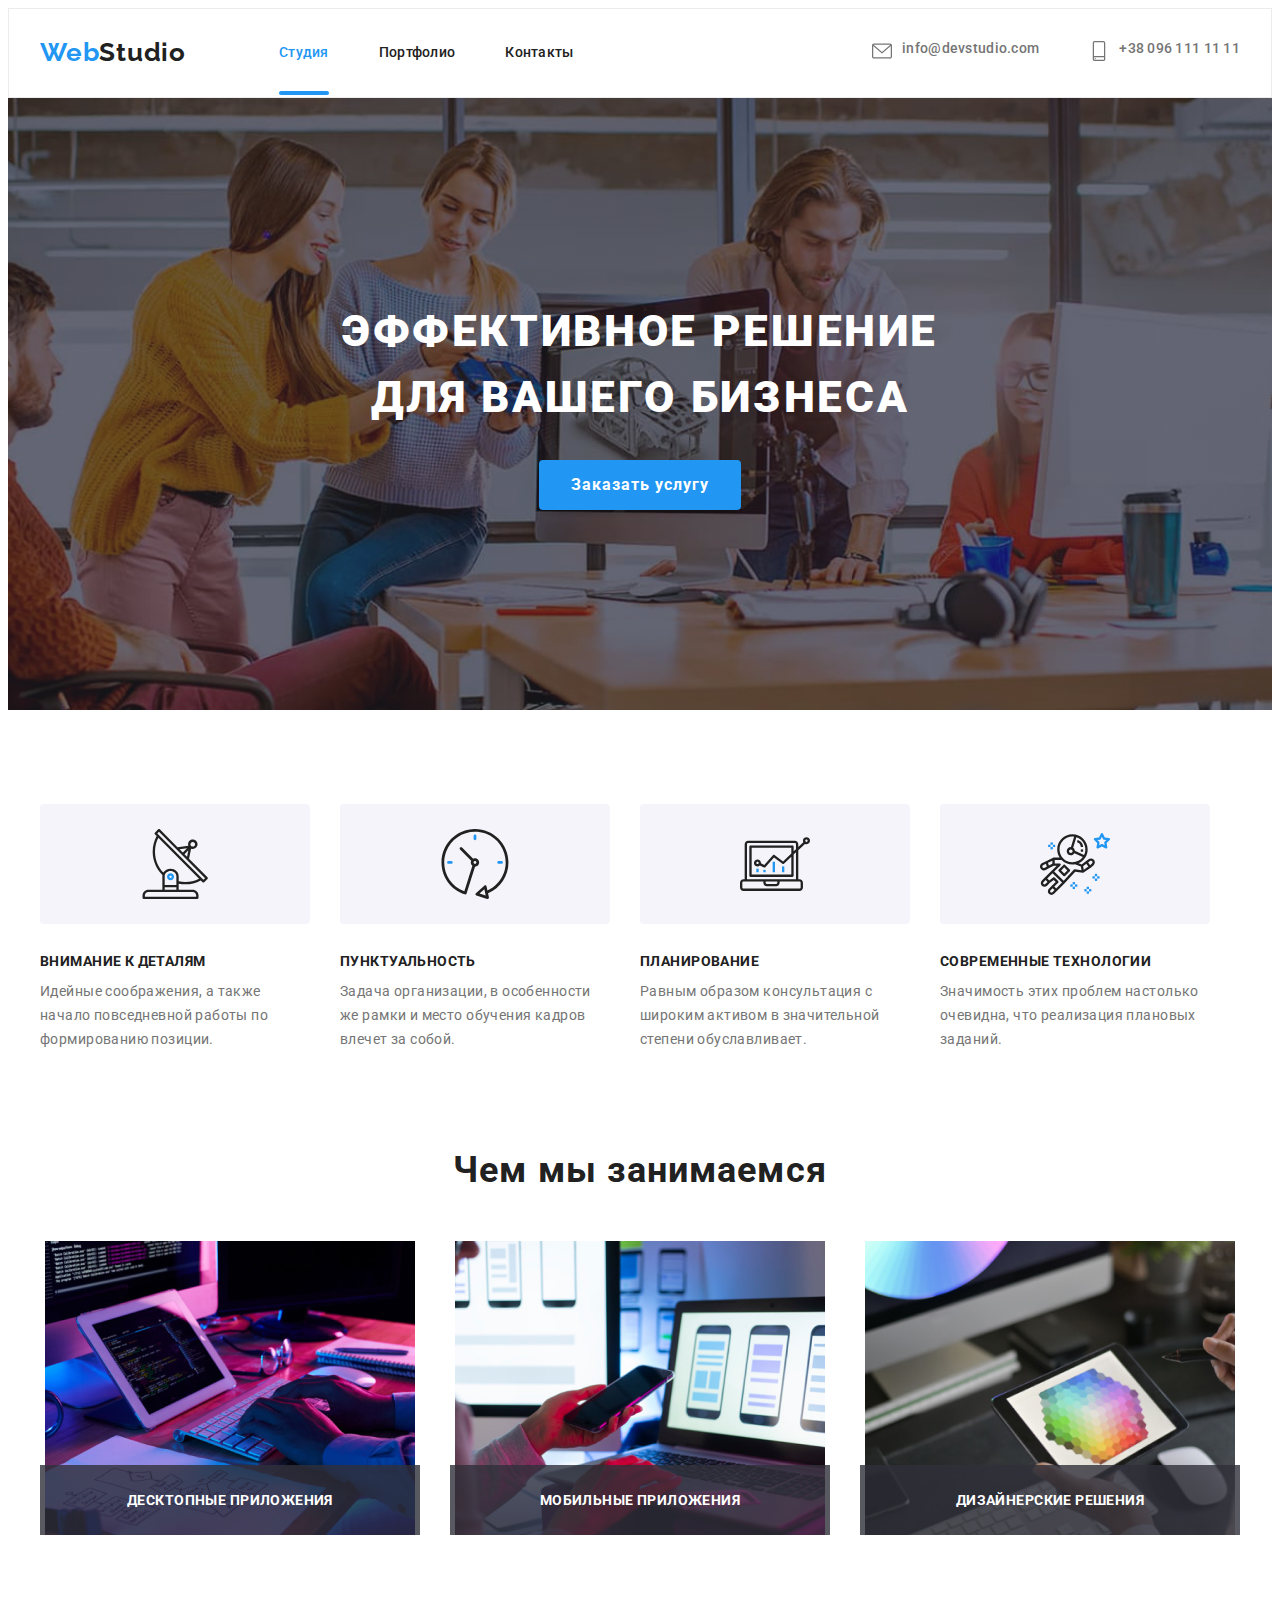
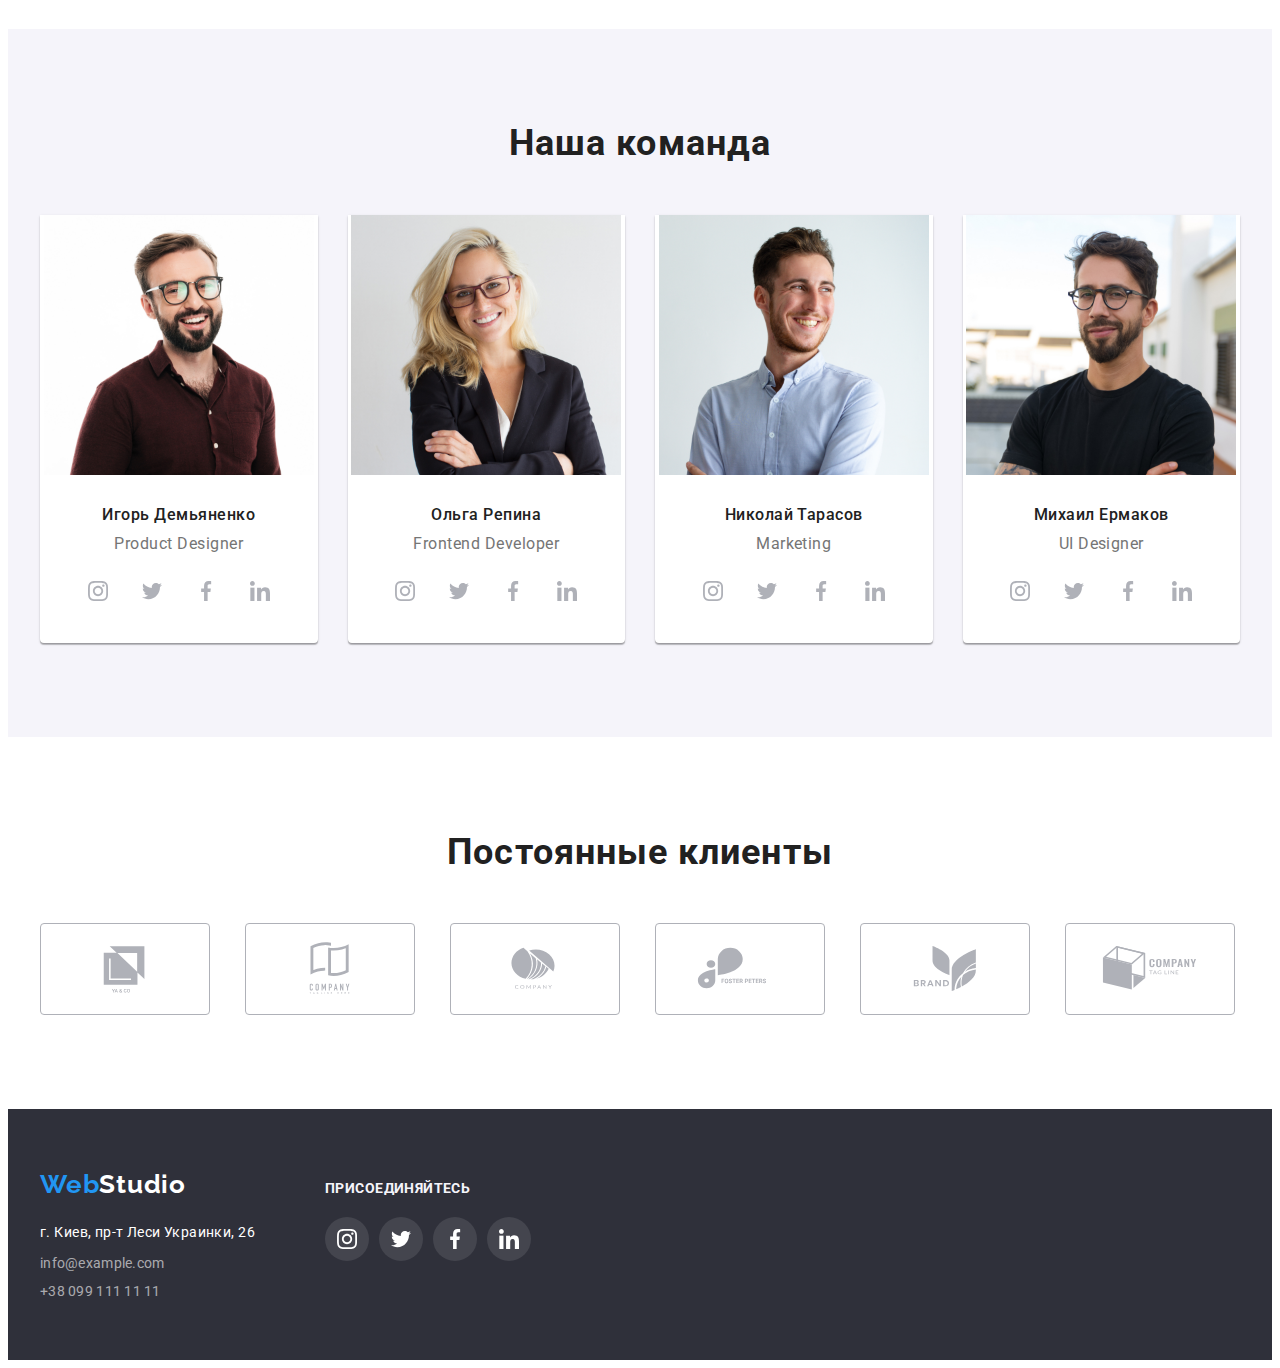
==== index.html @ 468d8569 "add files" ====
<!DOCTYPE html>
<html lang="ru">
  <head>
    <meta charset="UTF-8" />
    <meta http-equiv="X-UA-Compatible" content="IE=edge" />
    <meta name="viewport" content="width=device-width, initial-scale=1.0" />
    <title>WebStudio</title>
    <link rel="stylesheet" href="./css/styles.css" />
    <link rel="preconnect" href="https://fonts.googleapis.com" />
    <link rel="preconnect" href="https://fonts.gstatic.com" crossorigin />
    <link
      href="https://fonts.googleapis.com/css2?family=Raleway:wght@700&family=Roboto:wght@400;500;700;900&display=swap"
      rel="stylesheet"
    />
    <link
      rel="stylesheet"
      href="https://cdnjs.cloudflare.com/ajax/libs/modern-normalize/1.1.0/modern-normalize.min.css"
      integrity="sha512-wpPYUAdjBVSE4KJnH1VR1HeZfpl1ub8YT/NKx4PuQ5NmX2tKuGu6U/JRp5y+Y8XG2tV+wKQpNHVUX03MfMFn9Q=="
      crossorigin="anonymous"
      referrerpolicy="no-referrer"
    />
    <link rel="stylesheet" href="./css/styles.css" />
  </head>
  <body>
    <!-- Шапка страницы -->
    <header class="header">
      <div class="container header-container">
        <nav class="header-navigation">
          <!-- Логотип компании -->
          <a class="header-logo logos link" href="./index.html"
            >Web<span class="header-logos logos link">Studio</span></a
          >
          <!-- Основные страницы сайта-->
          <ul class="header-list list">
            <li class="header-item">
              <a class="links link active current" href="./index.html">Студия</a>
            </li>
            <li class="header-item">
              <a class="header-link links link" href="./portfolio.html">Портфолио</a>
            </li>
            <li class="header-item">
              <a class="header-link links link" href="/">Контакты</a>
            </li>
          </ul>
        </nav>

        <ul class="header-contacts list">
          <li class="header-item">
            <a class="header-mail links link" href="mailto:info@devstudio.com">
              <svg class="header-social-icon" width="20" height="20">
                <use href="./images/icons.svg#icon-mail"></use>
              </svg>
              info@devstudio.com</a
            >
          </li>

          <li class="header-item">
            <a class="header-tel links link" href="tel:+380961111111"
              ><svg class="header-social-icon" width="20" height="20">
                <use href="./images/icons.svg#icon-telephone"></use>
              </svg>
              +38 096 111 11 11</a
            >
          </li>
        </ul>
      </div>
    </header>
    <!-- Главный контент страницы-->
    <main>
      <!-- Основа-->
      <section class="hero">
        <div class="container">
          <h1 class="hero-item">эффективное решение для вашего бизнеса</h1>
          <button class="hero-btn" type="button" data-modal-open>Заказать услугу</button>
        </div>
      </section>

      <section class="section">
        <div class="container">
          <h2 class="visually-hidden">Особенности</h2>

          <ul class="premain-list list">
            <li class="premain-item">
              <div class="premain-icon-item">
                <svg class="premain-icon-item-icon">
                  <use href="./images/icons.svg#icon-Group"></use>
                </svg>
              </div>
              <h3 class="first-title">Внимание к деталям</h3>
              <p class="first-text">
                Идейные соображения, а также начало повседневной работы по формированию позиции.
              </p>
            </li>
            <li class="premain-item">
              <div class="premain-icon-item">
                <svg class="premain-icon-item-icon">
                  <use href="./images/icons.svg#icon-clock"></use>
                </svg>
              </div>
              <h3 class="first-title">Пунктуальность</h3>
              <p class="first-text">
                Задача организации, в особенности же рамки и место обучения кадров влечет за собой.
              </p>
            </li>
            <li class="premain-item">
              <div class="premain-icon-item">
                <svg class="premain-icon-item-icon">
                  <use href="./images/icons.svg#icon-diagram"></use>
                </svg>
              </div>
              <h3 class="first-title">Планирование</h3>
              <p class="first-text">
                Равным образом консультация с широким активом в значительной степени обуславливает.
              </p>
            </li>
            <li class="premain-item">
              <div class="premain-icon-item">
                <svg class="premain-icon-item-icon">
                  <use href="./images/icons.svg#icon-astronaut"></use>
                </svg>
              </div>
              <h3 class="first-title">Современные технологии</h3>
              <p class="first-text">
                Значимость этих проблем настолько очевидна, что реализация плановых заданий.
              </p>
            </li>
          </ul>
        </div>
      </section>
      <section class="main">
        <div class="container">
          <h2 class="maintitle">Чем мы занимаемся</h2>
          <ul class="mainlist list">
            <li class="mainitem">
              <img src="./images/img1.jpg" alt="Рабочее пространство" width="370" />
              <p class="main-text">Десктопные приложения</p>
            </li>
            <li class="mainitem">
              <img src="./images/img2.jpg" alt="Рабочее пространство" width="370" />
              <p class="main-text">Мобильные приложения</p>
            </li>
            <li class="mainitem">
              <img src="./images/img3.jpg" alt="Рабочее пространство" width="370" />
              <p class="main-text">Дизайнерские решения</p>
            </li>
          </ul>
        </div>
      </section>
      <section class="aftermain section">
        <div class="container">
          <h2 class="aftermain-title">Наша команда</h2>
          <ul class="aftermain-list list">
            <li class="aftermain-item">
              <img src="./images/img4.jpg" alt="Сотрудник команды" width="270" />
              <div class="after-main-text">
                <h3 class="second-title">Игорь Демьяненко</h3>
                <p class="third-title" lang="en">Product Designer</p>
                <ul class="masters-social-list list">
                  <li class="masters-social-item">
                    <a href="" class="masters-social-link">
                      <svg class="masters-social-icon" width="20" height="20">
                        <use href="./images/icons.svg#icon-instagram"></use>
                      </svg>
                    </a>
                  </li>
                  <li class="masters-social-item">
                    <a href="" class="masters-social-link">
                      <svg class="masters-social-icon" width="20" height="20">
                        <use href="./images/icons.svg#icon-twitter"></use>
                      </svg>
                    </a>
                  </li>
                  <li class="masters-social-item">
                    <a href="" class="masters-social-link">
                      <svg class="masters-social-icon" width="20" height="20">
                        <use href="./images/icons.svg#icon-facebook"></use>
                      </svg>
                    </a>
                  </li>
                  <li class="masters-social-item">
                    <a href="" class="masters-social-link">
                      <svg class="masters-social-icon" width="20" height="20">
                        <use href="./images/icons.svg#icon-linkedin"></use>
                      </svg>
                    </a>
                  </li>
                </ul>
              </div>
            </li>
            <li class="aftermain-item">
              <img src="./images/img5.jpg" alt="Сотрудник команды" width="270" />
              <div class="after-main-text">
                <h3 class="second-title">Ольга Репина</h3>
                <p class="third-title" lang="en">Frontend Developer</p>
                <ul class="masters-social-list list">
                  <li class="masters-social-item">
                    <a href="" class="masters-social-link">
                      <svg class="masters-social-icon" width="20" height="20">
                        <use href="./images/icons.svg#icon-instagram"></use>
                      </svg>
                    </a>
                  </li>
                  <li class="masters-social-item">
                    <a href="" class="masters-social-link"
                      ><svg class="masters-social-icon" width="20" height="20">
                        <use href="./images/icons.svg#icon-twitter"></use>
                      </svg>
                    </a>
                  </li>
                  <li class="masters-social-item">
                    <a href="" class="masters-social-link"
                      ><svg class="masters-social-icon" width="20" height="20">
                        <use href="./images/icons.svg#icon-facebook"></use>
                      </svg>
                    </a>
                  </li>
                  <li class="masters-social-item">
                    <a href="" class="masters-social-link"
                      ><svg class="masters-social-icon" width="20" height="20">
                        <use href="./images/icons.svg#icon-linkedin"></use>
                      </svg>
                    </a>
                  </li>
                </ul>
              </div>
            </li>
            <li class="aftermain-item">
              <img src="./images/img6.jpg" alt="Сотрудник команды" width="270" />
              <div class="after-main-text">
                <h3 class="second-title">Николай Тарасов</h3>
                <p class="third-title" lang="en">Marketing</p>
                <ul class="masters-social-list list">
                  <li class="masters-social-item">
                    <a href="" class="masters-social-link">
                      <svg class="masters-social-icon" width="20" height="20">
                        <use href="./images/icons.svg#icon-instagram"></use>
                      </svg>
                    </a>
                  </li>
                  <li class="masters-social-item">
                    <a href="" class="masters-social-link"
                      ><svg class="masters-social-icon" width="20" height="20">
                        <use href="./images/icons.svg#icon-twitter"></use>
                      </svg>
                    </a>
                  </li>
                  <li class="masters-social-item">
                    <a href="" class="masters-social-link"
                      ><svg class="masters-social-icon" width="20" height="20">
                        <use href="./images/icons.svg#icon-facebook"></use>
                      </svg>
                    </a>
                  </li>
                  <li class="masters-social-item">
                    <a href="" class="masters-social-link"
                      ><svg class="masters-social-icon" width="20" height="20">
                        <use href="./images/icons.svg#icon-linkedin"></use>
                      </svg>
                    </a>
                  </li>
                </ul>
              </div>
            </li>
            <li class="aftermain-item">
              <img src="./images/img7.jpg" alt="Сотрудник команды" width="270" />
              <div class="after-main-text">
                <h3 class="second-title">Михаил Ермаков</h3>
                <p class="third-title" lang="en">UI Designer</p>
                <ul class="masters-social-list list">
                  <li class="masters-social-item">
                    <a href="" class="masters-social-link">
                      <svg class="masters-social-icon" width="20" height="20">
                        <use href="./images/icons.svg#icon-instagram"></use>
                      </svg>
                    </a>
                  </li>
                  <li class="masters-social-item">
                    <a href="" class="masters-social-link"
                      ><svg class="masters-social-icon" width="20" height="20">
                        <use href="./images/icons.svg#icon-twitter"></use>
                      </svg>
                    </a>
                  </li>
                  <li class="masters-social-item">
                    <a href="" class="masters-social-link"
                      ><svg class="masters-social-icon" width="20" height="20">
                        <use href="./images/icons.svg#icon-facebook"></use>
                      </svg>
                    </a>
                  </li>
                  <li class="masters-social-item">
                    <a href="" class="masters-social-link"
                      ><svg class="masters-social-icon" width="20" height="20">
                        <use href="./images/icons.svg#icon-linkedin"></use>
                      </svg>
                    </a>
                  </li>
                </ul>
              </div>
            </li>
          </ul>
        </div>
      </section>
    </main>
    <!-- Постоянные клиенты-->
    <section class="clients">
      <div class="container">
        <h2 class="clients-title">Постоянные клиенты</h2>
        <ul class="clients-list list">
          <li class="clients-item">
            <a href="" class="clients-item-link">
              <svg class="clients-item-icon">
                <use href="./images/icons.svg#icon-our-clients"></use>
              </svg>
            </a>
          </li>
          <li class="clients-item">
            <a href="" class="clients-item-link">
              <svg class="clients-item-icon">
                <use href="./images/icons.svg#icon-our-clients-2"></use>
              </svg>
            </a>
          </li>
          <li class="clients-item">
            <a href="" class="clients-item-link">
              <svg class="clients-item-icon">
                <use href="./images/icons.svg#icon-our-clients-3"></use>
              </svg>
            </a>
          </li>
          <li class="clients-item">
            <a href="" class="clients-item-link">
              <svg class="clients-item-icon">
                <use href="./images/icons.svg#icon-our-clients-4"></use>
              </svg>
            </a>
          </li>
          <li class="clients-item">
            <a href="" class="clients-item-link">
              <svg class="clients-item-icon">
                <use href="./images/icons.svg#icon-our-clients-5"></use>
              </svg>
            </a>
          </li>
          <li class="clients-item">
            <a href="" class="clients-item-link">
              <svg class="clients-item-icon">
                <use href="./images/icons.svg#icon-our-clients-6"></use>
              </svg>
            </a>
          </li>
        </ul>
      </div>
    </section>
    <!-- Подвал сайта-->
    <footer class="footer">
      <div class="container">
        <div class="contact-information">
          <a class="header-logo-footer logos link" href="./index.html"
            >Web<span class="footer-logos logos link">Studio</span></a
          >
          <address class="adress">
            <ul class="footer-list list">
              <li class="footer-item">г. Киев, пр-т Леси Украинки, 26</li>

              <li class="footer-mail-item">
                <a class="footer-mail footer-links link" href="mailto:info@example.com"
                  >info@example.com</a
                >
              </li>
              <li>
                <a class="footer-tel footer-links link" href="tel:+380991111111"
                  >+38 099 111 11 11</a
                >
              </li>
            </ul>
          </address>
        </div>
        <div class="logo-adress-social">
          <p class="footer-social-title">Присоединяйтесь</p>
          <ul class="footer-social-list list">
            <li class="footer-social-item">
              <a href="" class="footer-social-link">
                <svg class="footer-social-icon" width="20" height="20">
                  <use href="./images/icons.svg#icon-instagram"></use>
                </svg>
              </a>
            </li>
            <li class="footer-social-item">
              <a href="" class="footer-social-link"
                ><svg class="footer-social-icon" width="20" height="20">
                  <use href="./images/icons.svg#icon-twitter"></use>
                </svg>
              </a>
            </li>
            <li class="footer-social-item">
              <a href="" class="footer-social-link"
                ><svg class="footer-social-icon" width="20" height="20">
                  <use href="./images/icons.svg#icon-facebook"></use>
                </svg>
              </a>
            </li>
            <li class="footer-social-item">
              <a href="" class="footer-social-link"
                ><svg class="footer-social-icon" width="20" height="20">
                  <use href="./images/icons.svg#icon-linkedin"></use>
                </svg>
              </a>
            </li>
          </ul>
        </div>
      </div>
    </footer>
    <div class="backdrop is-hidden" data-modal>
      <div class="modal">
        <button type="button" class="modal-close" data-modal-close>
          <svg class="close-icon" width="18" height="18">
            <use href="./images/icons.svg#icon-close"></use>
          </svg>
        </button>
      </div>
    </div>
    <script src="./js/modal.js"></script>
  </body>
</html>
---- css/styles.css ----
:root {
  --main-title-color: #ffffff;
  --second-tittle-color: #212121;
  --first-text-color: #757575;
  --second-text-color: rgba(255, 255, 255, 0.6);
  --main-button-color: #2196f3;
  --main-hero-color: #2f303a;
  --aftermain-color: #f5f4fa;
  --social-icon: #afb1b8;
  --footer-social: rgba(255, 255, 255, 0.1);
  --portfolio-top-text: rgba(33, 150, 243, 0.9);
  --main-text-back: rgba(47, 48, 58, 0.8);
  --ms--cubic: 250ms cubic-bezier(0.4, 0, 0.2, 1);
  --button-color: #188ce8;
}

p,
h1,
h2,
h3,
h4,
h5,
h6 {
  margin: 0;
}
img {
  display: block;
  margin: 0px auto;
}
ul {
  margin: 0;
  padding: 0;
}

button {
  cursor: pointer;
}
.container {
  width: 1200px;
  padding-left: 15px;
  padding-right: 15px;
  margin: 0 auto;
}

.footer > .container {
  display: flex;
  align-items: baseline;
}
body {
  font-family: 'Roboto', sans-serif;
}

.list {
  list-style: none;
}

.link {
  text-decoration: none;
}
.visually-hidden {
  position: absolute;
  white-space: nowrap;
  width: 1px;
  height: 1px;
  overflow: hidden;
  border: 0;
  padding: 0;
  clip: rect(0 0 0 0);
  clip-path: inset(50%);
  margin: -1px;
}

.current {
  text-decoration: none;
  font-weight: 500;
  font-size: 14px;
  line-height: 1.14;
  letter-spacing: 0.02em;
  color: var(--main-button-color);
  position: relative;
}
.logos {
  font-family: Raleway;
  font-weight: 700;
  font-size: 26px;
  line-height: 1.2;
  letter-spacing: 0.03em;
}
.links {
  font-weight: 500;
  font-size: 14px;
  line-height: 1.14;
  letter-spacing: 0.02em;
  padding-top: 32px;
  padding-bottom: 32px;
  display: flex;
}
.footer-links {
  font-style: normal;
  font-weight: 400;
  font-size: 14px;
  line-height: 1.14;
  letter-spacing: 0.02em;
}

.mainsbtn {
  font-family: inherit;
  border-radius: 4px;
  border: none;
  font-weight: 500;
  font-size: 16px;
  line-height: 1.62;
  text-align: center;
  letter-spacing: 0.03em;
  padding: 6px 22px 6px 22px;
}

/* -------------HEADER*/
.header {
  border: 1px solid #ececec;
}
.header-list {
  display: flex;
}
.header-contacts {
  display: flex;
  align-items: center;
  margin-left: auto;
}
.header-navigation {
  display: flex;
  align-items: center;
}
.header-container {
  display: flex;
  align-items: center;
}
.footer-list {
}
.header-logo {
  color: var(--main-button-color);
  padding-top: 24px;
  padding-bottom: 24px;
  margin-right: 93px;
}
.header-logo-footer {
  color: var(--main-button-color);

  margin-bottom: 20px;
  display: flex;
}
.header-item {
  margin-right: 50px;
}
.header-item:last-child {
  margin-right: 0;
}
.header-logos {
  color: var(--second-tittle-color);
}

.header-link {
  color: var(--second-tittle-color);

  transition: color var(--ms--cubic);
}

.header-link:hover,
.header-link:focus {
  color: var(--main-button-color);
}
.current.active::after {
  content: '';
  width: 100%;
  height: 4px;
  border-radius: 10px;
  background-color: var(--main-button-color);
  position: absolute;
  left: 0;
  bottom: -2px;
}
.header-mail {
  color: var(--first-text-color);
  transition: color var(--ms--cubic);
}
.header-mail:hover,
.header-mail:focus {
  color: var(--main-button-color);
}

.header-tel {
  color: var(--first-text-color);
  transition: color var(--ms--cubic);
}
.header-tel:hover,
.header-tel:focus {
  color: var(--main-button-color);
}

.header-social-link {
  display: flex;
  align-items: center;
  justify-content: center;
  color: var(--first-text-color);
}

.header-social-icon {
  fill: currentColor;
  display: flex;
  align-items: center;
  justify-content: center;
  margin-right: 10px;
  padding-bottom: 4px;
}

/* -------------HERO*/
.hero {
  background-color: var(--main-hero-color);
  background-image: linear-gradient(rgba(47, 48, 58, 0.4), rgba(47, 48, 58, 0.4)),
    url(../images/hero-bg.jpg);
  background-repeat: no-repeat;
  background-position: center;
  background-size: cover;
  font-style: inherit;
  text-align: center;
  max-height: 600px;
  max-width: 1600px;
  margin: 0 auto;
  padding-top: 200px;
  padding-bottom: 200px;
}

.hero-item {
  font-weight: 900;
  font-size: 44px;
  line-height: 1.5;
  letter-spacing: 0.06em;
  text-transform: uppercase;
  color: var(--main-title-color);
  margin: auto;
  display: block;
  width: 696px;
  margin-bottom: 30px;
}
.hero-btn {
  font-family: inherit;
  font-weight: 700;
  font-size: 16px;
  line-height: 1.9;
  align-items: center;
  letter-spacing: 0.06em;
  color: var(--main-title-color);
  background: var(--main-button-color);
  box-shadow: 0px 4px 4px rgba(0, 0, 0, 0.15);
  border-radius: 4px;
  border: none;
  padding: 10px 32px 10px 32px;
  display: block;
  margin: auto;
  min-width: 200px;
  transition: background-color var(--ms--cubic), border-radius var(--ms--cubic),
    box-shadow var(--ms--cubic);
}

.hero-btn:hover,
.hero-btn:focus {
  background-color: var(--button-color);
  border-radius: 4px;
  box-shadow: 0px 4px 4px rgba(0, 0, 0, 0.15);
}
.section {
  padding-top: 94px;
  padding-bottom: 94px;
}

.premain-icon {
}

.premain-icon-title {
  font-weight: 700;
  font-size: 36px;
  line-height: 1.17;
  text-align: center;
  letter-spacing: 0.03em;
  color: var(--second-tittle-color);
  margin-bottom: 50px;
}

.premain-icon-item {
  margin-bottom: 30px;
  display: flex;
  align-items: center;
  justify-content: center;
  border-radius: 4px;
  width: 270px;
  height: 120px;
  background: var(--aftermain-color);
  color: var(--social-icon);
}

.premain-icon-item-icon {
  fill: currentColor;
  width: 70px;
  height: 70px;
}

/* -------------PREMAIN*/

.premain-list {
  display: flex;
}

.premain-item {
  margin-right: 30px;
}

.premain-item:last-child {
  margin-right: 0px;
}
.first-title {
  font-weight: 700;
  font-size: 14px;
  line-height: 1.14;
  letter-spacing: 0.03em;
  text-transform: uppercase;
  color: var(--second-tittle-color);
  margin-bottom: 10px;
}
.first-text {
  font-size: 14px;
  line-height: 1.71;
  letter-spacing: 0.03em;
  color: var(--first-text-color);
  width: 270px;
  height: 75px;
}

/* -------------MAIN*/
.main {
  padding-bottom: 94px;
}

.maintitle {
  font-weight: 700;
  font-size: 36px;
  line-height: 1.17;
  text-align: center;
  letter-spacing: 0.03em;
  color: var(--second-tittle-color);
  margin-bottom: 50px;
}
.mainlist {
  display: flex;
  flex-wrap: wrap;
  margin-right: -30px;
  margin-bottom: -30px;
}
.mainitem {
  flex-basis: calc(100% / 3 - 30px);
  margin-right: 30px;
  margin-bottom: 30px;
  position: relative;
}
.main-text {
  position: absolute;
  bottom: 0;
  left: 0;
  width: 100%;
  height: 70px;
  font-style: normal;
  font-weight: bold;
  font-size: 14px;
  line-height: 1.15;
  text-align: center;
  letter-spacing: 0.03em;
  text-transform: uppercase;
  color: var(--main-title-color);
  background-color: var(--main-text-back);
  display: flex;
  justify-content: center;
  flex-wrap: wrap;
  align-content: center;
}
/* -------------AFTERMAIN*/

.aftermain {
  background-color: var(--aftermain-color);
  text-align: center;
}

.aftermain-list {
  display: flex;
  flex-wrap: wrap;
  margin-right: -30px;
  margin-bottom: -30px;
}
.aftermain-item {
  flex-basis: calc(100% / 4 - 30px);
  margin-right: 30px;
  margin-bottom: 30px;
}
.aftermain-item {
  background: var(--main-title-color);
  box-shadow: 0px 1px 3px rgba(0, 0, 0, 0.12), 0px 1px 1px rgba(0, 0, 0, 0.14),
    0px 2px 1px rgba(0, 0, 0, 0.2);
  border-radius: 0px 0px 4px 4px;
  width: 270px;
  height: 428px;
}
.aftermain-title {
  font-weight: 700;
  font-size: 36px;
  line-height: 1.16;
  text-align: center;
  letter-spacing: 0.03em;
  color: var(--second-tittle-color);
  margin-bottom: 50px;
}

.after-main-text {
  padding: 30px 32px;
}
.porfolio-item-text {
  padding-top: 20px;
  padding-left: 24px;
  padding-bottom: 20px;
  padding-right: 24px;
  border: 1px solid #eeeeee;
  border-width: 0px 1px 1px 1px;
}
.second-title {
  font-weight: 500;
  font-size: 16px;
  line-height: 1.19;
  text-align: center;
  letter-spacing: 0.03em;
  color: var(--second-tittle-color);
  margin-bottom: 10px;
}

.third-title {
  font-size: 16px;
  line-height: 1.19;
  text-align: center;
  letter-spacing: 0.03em;
  color: var(--first-text-color);
  margin-bottom: 16px;
}

.masters-social-list {
  display: flex;
  justify-content: center;
}

.masters-social-item {
  width: 44px;
  height: 44px;
}

.masters-social-item + .masters-social-item {
  margin-left: 10px;
}

.masters-social-link {
  width: 100%;
  height: 100%;
  border-radius: 50%;
  display: flex;
  align-items: center;
  justify-content: center;
  background-color: var(--main-title-color);
  color: var(--social-icon);
  transition: color var(--ms--cubic), background-color var(--ms--cubic);
}

.masters-social-icon {
  fill: currentColor;
}

.masters-social-link:hover,
.masters-social-link:focus {
  background-color: var(--main-button-color);
  color: var(--aftermain-color);
}

/*CLIENTS*/

.clients {
  padding-top: 94px;
  padding-bottom: 94px;
}

.clients-title {
  font-weight: 700;
  font-size: 36px;
  line-height: 1.17;
  text-align: center;
  letter-spacing: 0.03em;
  color: var(--second-tittle-color);
  margin-bottom: 50px;
}
.clients-list {
  display: flex;
  flex-wrap: wrap;
  margin-right: -30px;
  justify-content: center;
}
.clients-item {
  flex-basis: calc(100% / 6 - 30px);
  margin-right: 30px;
}

.clients-item-icon {
  width: 106px;
  height: 60px;
  fill: currentColor;
}

.clients-item-link {
  display: flex;
  align-items: center;
  justify-content: center;
  color: var(--social-icon);
  border: 1px solid #afb1b8;
  box-sizing: border-box;
  border-radius: 4px;
  width: 170px;
  height: 92px;
  display: flex;
  align-items: center;
  justify-content: center;
  transition: color var(--ms--cubic), border var(--ms--cubic);
}

.clients-item-link:hover,
.clients-item-link:focus {
  color: var(--main-button-color);
  border: 1px solid #2196f3;
}

/* -------------FOOTER*/
.footer {
  background-color: var(--main-hero-color);
  font-style: inherit;
  padding-top: 60px;
  padding-bottom: 60px;
}

.footer-item {
  font-weight: 400;
  font-size: 14px;
  line-height: 1.71;
  letter-spacing: 0.03em;
  color: var(--main-title-color);
  font-style: normal;
  margin-bottom: 9px;
  display: flex;
}

.footer-logos {
  font-family: Raleway;
  font-weight: 700;
  font-size: 26px;
  line-height: 1.2;
  letter-spacing: 0.03em;
  color: var(--main-title-color);
}
.footer-mail-item {
  margin-bottom: 9px;
}
.footer-mail {
  color: var(--second-text-color);
  display: inline-block;
  transition: color var(--ms--cubic);
}
.footer-mail:hover,
.footer-mail:focus {
  color: var(--main-button-color);
}

.footer-tel {
  color: var(--second-text-color);
  transition: color var(--ms--cubic);
}
.footer-tel:hover,
.footer-tel:focus {
  color: var(--main-button-color);
}

.footer-social-list {
  display: flex;
}
.footer-social {
}

.footer-social-item {
  width: 44px;
  height: 44px;
}
.logo-adress-social {
  margin-left: 70px;
}
.footer-social-item + .footer-social-item {
  margin-left: 10px;
}
.footer-social-title {
  font-style: normal;
  font-weight: bold;
  font-size: 14px;
  line-height: 1.1;
  letter-spacing: 0.03em;
  text-transform: uppercase;
  color: var(--aftermain-color);
  margin-bottom: 20px;
}

.footer-social-link {
  width: 100%;
  height: 100%;
  border-radius: 50%;
  display: flex;
  align-items: center;
  justify-content: center;
  background-color: var(--footer-social);
  color: var(--main-title-color);
  transition: background-color var(--ms--cubic);
}

.footer-social-icon {
  fill: currentColor;
}

.footer-social-link:hover,
.footer-social-link:focus {
  background-color: var(--main-button-color);
}
.backdrop {
  width: 100vw;
  height: 100vh;
  background-color: rgba(23, 26, 36, 0.2);
  position: fixed;
  top: 0;
  left: 0;
  transition: opacity 300ms, visibility 300ms;
}
.backdrop.is-hidden .modal {
  transform: scale(1.5) rotate(270deg) translate(100px, 100px);
}

.modal {
  width: 528px;
  min-height: 581px;
  background-color: #ffffff;
  border-radius: 5px;
  position: absolute;
  top: 50%;
  left: 50%;
  transform: scale(1) rotate(0) translate(-50%, -50%);
  transition: transform 250ms;
}

.modal-close {
  position: absolute;
  top: 10px;
  right: 10px;
  width: 30px;
  height: 30px;
  background-color: transparent;
  border: 1px solid #999999;
  border-radius: 50%;
  display: flex;
  align-items: center;
  justify-content: center;
}

.is-hidden {
  visibility: hidden;
  opacity: 0;
  pointer-events: none;
}

/* -------------PORTFOLIO*/
.main-current {
  color: var(--main-title-color);
  background: var(--main-button-color);
  box-shadow: 0px 3px 1px rgba(0, 0, 0, 0.1), 0px 1px 2px rgba(0, 0, 0, 0.08),
    0px 2px 2px rgba(0, 0, 0, 0.12);
}

.main-btn {
  color: var(--second-tittle-color);
  background: var(--aftermain-color);
  transition: color var(--ms--cubic), background var(--ms--cubic), box-shadow var(--ms--cubic);
}

.main-btn:hover,
.main-btn:active,
.main-btn:focus {
  color: var(--main-title-color);
  background: var(--main-button-color);
  box-shadow: 0px 3px 1px rgba(0, 0, 0, 0.1), 0px 1px 2px rgba(0, 0, 0, 0.08),
    0px 2px 2px rgba(0, 0, 0, 0.12);
}
.main-list {
  display: flex;
  text-align: center;
  margin-bottom: 50px;
  justify-content: center;
}
.main-portfolio {
  padding-top: 94px;
  padding-bottom: 94px;
}
.main-item {
  margin-right: 8px;
}
.main-item:last-child {
  margin-right: 0;
}
.portfolio-list {
  display: flex;
  flex-wrap: wrap;
  margin-right: -30px;
  margin-bottom: -30px;
}
.portfolio-item {
  background: var(--main-title-color);
  box-sizing: border-box;
  flex-basis: calc(100% / 3 - 30px);
  margin-right: 30px;
  margin-bottom: 30px;
  transition: transform var(--ms--cubic);
}

.portfolio-item:hover .portfolio-top-text,
.portfolio-item:focus .portfolio-top-text {
  transform: translateY(0);
}

.portfolio-link {
  display: block;
  transition: box-shadow var(--ms--cubic);
  transition: transform var(--ms--cubic);
}

.portfolio-link:hover,
.portfolio-link:focus {
  box-shadow: 0px 1px 1px rgba(0, 0, 0, 0.12), 0px 4px 4px rgba(0, 0, 0, 0.06),
    1px 4px 6px rgba(0, 0, 0, 0.16);
}
.portfolio-link:hover .portfolio-top-text,
.portfolio-link:focus .portfolio-top-text {
  transform: translateY(0);
}

.fourth-tittle {
  font-weight: 700;
  font-size: 18px;
  line-height: 2;
  letter-spacing: 0.06em;
  color: var(--second-tittle-color);
  margin-bottom: 4px;
}

.fourth-text {
  font-size: 16px;
  line-height: 1.87;
  letter-spacing: 0.03em;
  color: var(--first-text-color);
}
.portfolio-item-wrap {
  position: relative;
  overflow: hidden;
}
.portfolio-top-text {
  position: absolute;
  left: 0;
  top: 0;
  font-style: normal;
  font-weight: normal;
  font-size: 18px;
  line-height: 1.56;
  letter-spacing: 0.03em;
  color: var(--main-title-color);
  background-color: var(--portfolio-top-text);
  padding: 63px 24px;
  height: 100%;
  transform: translateY(101%);
  transition: transform var(--ms--cubic);
}
---- css/styles.css ----
:root {
  --main-title-color: #ffffff;
  --second-tittle-color: #212121;
  --first-text-color: #757575;
  --second-text-color: rgba(255, 255, 255, 0.6);
  --main-button-color: #2196f3;
  --main-hero-color: #2f303a;
  --aftermain-color: #f5f4fa;
  --social-icon: #afb1b8;
  --footer-social: rgba(255, 255, 255, 0.1);
  --portfolio-top-text: rgba(33, 150, 243, 0.9);
  --main-text-back: rgba(47, 48, 58, 0.8);
  --ms--cubic: 250ms cubic-bezier(0.4, 0, 0.2, 1);
  --button-color: #188ce8;
}

p,
h1,
h2,
h3,
h4,
h5,
h6 {
  margin: 0;
}
img {
  display: block;
  margin: 0px auto;
}
ul {
  margin: 0;
  padding: 0;
}

button {
  cursor: pointer;
}
.container {
  width: 1200px;
  padding-left: 15px;
  padding-right: 15px;
  margin: 0 auto;
}

.footer > .container {
  display: flex;
  align-items: baseline;
}
body {
  font-family: 'Roboto', sans-serif;
}

.list {
  list-style: none;
}

.link {
  text-decoration: none;
}
.visually-hidden {
  position: absolute;
  white-space: nowrap;
  width: 1px;
  height: 1px;
  overflow: hidden;
  border: 0;
  padding: 0;
  clip: rect(0 0 0 0);
  clip-path: inset(50%);
  margin: -1px;
}

.current {
  text-decoration: none;
  font-weight: 500;
  font-size: 14px;
  line-height: 1.14;
  letter-spacing: 0.02em;
  color: var(--main-button-color);
  position: relative;
}
.logos {
  font-family: Raleway;
  font-weight: 700;
  font-size: 26px;
  line-height: 1.2;
  letter-spacing: 0.03em;
}
.links {
  font-weight: 500;
  font-size: 14px;
  line-height: 1.14;
  letter-spacing: 0.02em;
  padding-top: 32px;
  padding-bottom: 32px;
  display: flex;
}
.footer-links {
  font-style: normal;
  font-weight: 400;
  font-size: 14px;
  line-height: 1.14;
  letter-spacing: 0.02em;
}

.mainsbtn {
  font-family: inherit;
  border-radius: 4px;
  border: none;
  font-weight: 500;
  font-size: 16px;
  line-height: 1.62;
  text-align: center;
  letter-spacing: 0.03em;
  padding: 6px 22px 6px 22px;
}

/* -------------HEADER*/
.header {
  border: 1px solid #ececec;
}
.header-list {
  display: flex;
}
.header-contacts {
  display: flex;
  align-items: center;
  margin-left: auto;
}
.header-navigation {
  display: flex;
  align-items: center;
}
.header-container {
  display: flex;
  align-items: center;
}
.footer-list {
}
.header-logo {
  color: var(--main-button-color);
  padding-top: 24px;
  padding-bottom: 24px;
  margin-right: 93px;
}
.header-logo-footer {
  color: var(--main-button-color);

  margin-bottom: 20px;
  display: flex;
}
.header-item {
  margin-right: 50px;
}
.header-item:last-child {
  margin-right: 0;
}
.header-logos {
  color: var(--second-tittle-color);
}

.header-link {
  color: var(--second-tittle-color);

  transition: color var(--ms--cubic);
}

.header-link:hover,
.header-link:focus {
  color: var(--main-button-color);
}
.current.active::after {
  content: '';
  width: 100%;
  height: 4px;
  border-radius: 10px;
  background-color: var(--main-button-color);
  position: absolute;
  left: 0;
  bottom: -2px;
}
.header-mail {
  color: var(--first-text-color);
  transition: color var(--ms--cubic);
}
.header-mail:hover,
.header-mail:focus {
  color: var(--main-button-color);
}

.header-tel {
  color: var(--first-text-color);
  transition: color var(--ms--cubic);
}
.header-tel:hover,
.header-tel:focus {
  color: var(--main-button-color);
}

.header-social-link {
  display: flex;
  align-items: center;
  justify-content: center;
  color: var(--first-text-color);
}

.header-social-icon {
  fill: currentColor;
  display: flex;
  align-items: center;
  justify-content: center;
  margin-right: 10px;
  padding-bottom: 4px;
}

/* -------------HERO*/
.hero {
  background-color: var(--main-hero-color);
  background-image: linear-gradient(rgba(47, 48, 58, 0.4), rgba(47, 48, 58, 0.4)),
    url(../images/hero-bg.jpg);
  background-repeat: no-repeat;
  background-position: center;
  background-size: cover;
  font-style: inherit;
  text-align: center;
  max-height: 600px;
  max-width: 1600px;
  margin: 0 auto;
  padding-top: 200px;
  padding-bottom: 200px;
}

.hero-item {
  font-weight: 900;
  font-size: 44px;
  line-height: 1.5;
  letter-spacing: 0.06em;
  text-transform: uppercase;
  color: var(--main-title-color);
  margin: auto;
  display: block;
  width: 696px;
  margin-bottom: 30px;
}
.hero-btn {
  font-family: inherit;
  font-weight: 700;
  font-size: 16px;
  line-height: 1.9;
  align-items: center;
  letter-spacing: 0.06em;
  color: var(--main-title-color);
  background: var(--main-button-color);
  box-shadow: 0px 4px 4px rgba(0, 0, 0, 0.15);
  border-radius: 4px;
  border: none;
  padding: 10px 32px 10px 32px;
  display: block;
  margin: auto;
  min-width: 200px;
  transition: background-color var(--ms--cubic), border-radius var(--ms--cubic),
    box-shadow var(--ms--cubic);
}

.hero-btn:hover,
.hero-btn:focus {
  background-color: var(--button-color);
  border-radius: 4px;
  box-shadow: 0px 4px 4px rgba(0, 0, 0, 0.15);
}
.section {
  padding-top: 94px;
  padding-bottom: 94px;
}

.premain-icon {
}

.premain-icon-title {
  font-weight: 700;
  font-size: 36px;
  line-height: 1.17;
  text-align: center;
  letter-spacing: 0.03em;
  color: var(--second-tittle-color);
  margin-bottom: 50px;
}

.premain-icon-item {
  margin-bottom: 30px;
  display: flex;
  align-items: center;
  justify-content: center;
  border-radius: 4px;
  width: 270px;
  height: 120px;
  background: var(--aftermain-color);
  color: var(--social-icon);
}

.premain-icon-item-icon {
  fill: currentColor;
  width: 70px;
  height: 70px;
}

/* -------------PREMAIN*/

.premain-list {
  display: flex;
}

.premain-item {
  margin-right: 30px;
}

.premain-item:last-child {
  margin-right: 0px;
}
.first-title {
  font-weight: 700;
  font-size: 14px;
  line-height: 1.14;
  letter-spacing: 0.03em;
  text-transform: uppercase;
  color: var(--second-tittle-color);
  margin-bottom: 10px;
}
.first-text {
  font-size: 14px;
  line-height: 1.71;
  letter-spacing: 0.03em;
  color: var(--first-text-color);
  width: 270px;
  height: 75px;
}

/* -------------MAIN*/
.main {
  padding-bottom: 94px;
}

.maintitle {
  font-weight: 700;
  font-size: 36px;
  line-height: 1.17;
  text-align: center;
  letter-spacing: 0.03em;
  color: var(--second-tittle-color);
  margin-bottom: 50px;
}
.mainlist {
  display: flex;
  flex-wrap: wrap;
  margin-right: -30px;
  margin-bottom: -30px;
}
.mainitem {
  flex-basis: calc(100% / 3 - 30px);
  margin-right: 30px;
  margin-bottom: 30px;
  position: relative;
}
.main-text {
  position: absolute;
  bottom: 0;
  left: 0;
  width: 100%;
  height: 70px;
  font-style: normal;
  font-weight: bold;
  font-size: 14px;
  line-height: 1.15;
  text-align: center;
  letter-spacing: 0.03em;
  text-transform: uppercase;
  color: var(--main-title-color);
  background-color: var(--main-text-back);
  display: flex;
  justify-content: center;
  flex-wrap: wrap;
  align-content: center;
}
/* -------------AFTERMAIN*/

.aftermain {
  background-color: var(--aftermain-color);
  text-align: center;
}

.aftermain-list {
  display: flex;
  flex-wrap: wrap;
  margin-right: -30px;
  margin-bottom: -30px;
}
.aftermain-item {
  flex-basis: calc(100% / 4 - 30px);
  margin-right: 30px;
  margin-bottom: 30px;
}
.aftermain-item {
  background: var(--main-title-color);
  box-shadow: 0px 1px 3px rgba(0, 0, 0, 0.12), 0px 1px 1px rgba(0, 0, 0, 0.14),
    0px 2px 1px rgba(0, 0, 0, 0.2);
  border-radius: 0px 0px 4px 4px;
  width: 270px;
  height: 428px;
}
.aftermain-title {
  font-weight: 700;
  font-size: 36px;
  line-height: 1.16;
  text-align: center;
  letter-spacing: 0.03em;
  color: var(--second-tittle-color);
  margin-bottom: 50px;
}

.after-main-text {
  padding: 30px 32px;
}
.porfolio-item-text {
  padding-top: 20px;
  padding-left: 24px;
  padding-bottom: 20px;
  padding-right: 24px;
  border: 1px solid #eeeeee;
  border-width: 0px 1px 1px 1px;
}
.second-title {
  font-weight: 500;
  font-size: 16px;
  line-height: 1.19;
  text-align: center;
  letter-spacing: 0.03em;
  color: var(--second-tittle-color);
  margin-bottom: 10px;
}

.third-title {
  font-size: 16px;
  line-height: 1.19;
  text-align: center;
  letter-spacing: 0.03em;
  color: var(--first-text-color);
  margin-bottom: 16px;
}

.masters-social-list {
  display: flex;
  justify-content: center;
}

.masters-social-item {
  width: 44px;
  height: 44px;
}

.masters-social-item + .masters-social-item {
  margin-left: 10px;
}

.masters-social-link {
  width: 100%;
  height: 100%;
  border-radius: 50%;
  display: flex;
  align-items: center;
  justify-content: center;
  background-color: var(--main-title-color);
  color: var(--social-icon);
  transition: color var(--ms--cubic), background-color var(--ms--cubic);
}

.masters-social-icon {
  fill: currentColor;
}

.masters-social-link:hover,
.masters-social-link:focus {
  background-color: var(--main-button-color);
  color: var(--aftermain-color);
}

/*CLIENTS*/

.clients {
  padding-top: 94px;
  padding-bottom: 94px;
}

.clients-title {
  font-weight: 700;
  font-size: 36px;
  line-height: 1.17;
  text-align: center;
  letter-spacing: 0.03em;
  color: var(--second-tittle-color);
  margin-bottom: 50px;
}
.clients-list {
  display: flex;
  flex-wrap: wrap;
  margin-right: -30px;
  justify-content: center;
}
.clients-item {
  flex-basis: calc(100% / 6 - 30px);
  margin-right: 30px;
}

.clients-item-icon {
  width: 106px;
  height: 60px;
  fill: currentColor;
}

.clients-item-link {
  display: flex;
  align-items: center;
  justify-content: center;
  color: var(--social-icon);
  border: 1px solid #afb1b8;
  box-sizing: border-box;
  border-radius: 4px;
  width: 170px;
  height: 92px;
  display: flex;
  align-items: center;
  justify-content: center;
  transition: color var(--ms--cubic), border var(--ms--cubic);
}

.clients-item-link:hover,
.clients-item-link:focus {
  color: var(--main-button-color);
  border: 1px solid #2196f3;
}

/* -------------FOOTER*/
.footer {
  background-color: var(--main-hero-color);
  font-style: inherit;
  padding-top: 60px;
  padding-bottom: 60px;
}

.footer-item {
  font-weight: 400;
  font-size: 14px;
  line-height: 1.71;
  letter-spacing: 0.03em;
  color: var(--main-title-color);
  font-style: normal;
  margin-bottom: 9px;
  display: flex;
}

.footer-logos {
  font-family: Raleway;
  font-weight: 700;
  font-size: 26px;
  line-height: 1.2;
  letter-spacing: 0.03em;
  color: var(--main-title-color);
}
.footer-mail-item {
  margin-bottom: 9px;
}
.footer-mail {
  color: var(--second-text-color);
  display: inline-block;
  transition: color var(--ms--cubic);
}
.footer-mail:hover,
.footer-mail:focus {
  color: var(--main-button-color);
}

.footer-tel {
  color: var(--second-text-color);
  transition: color var(--ms--cubic);
}
.footer-tel:hover,
.footer-tel:focus {
  color: var(--main-button-color);
}

.footer-social-list {
  display: flex;
}
.footer-social {
}

.footer-social-item {
  width: 44px;
  height: 44px;
}
.logo-adress-social {
  margin-left: 70px;
}
.footer-social-item + .footer-social-item {
  margin-left: 10px;
}
.footer-social-title {
  font-style: normal;
  font-weight: bold;
  font-size: 14px;
  line-height: 1.1;
  letter-spacing: 0.03em;
  text-transform: uppercase;
  color: var(--aftermain-color);
  margin-bottom: 20px;
}

.footer-social-link {
  width: 100%;
  height: 100%;
  border-radius: 50%;
  display: flex;
  align-items: center;
  justify-content: center;
  background-color: var(--footer-social);
  color: var(--main-title-color);
  transition: background-color var(--ms--cubic);
}

.footer-social-icon {
  fill: currentColor;
}

.footer-social-link:hover,
.footer-social-link:focus {
  background-color: var(--main-button-color);
}
.backdrop {
  width: 100vw;
  height: 100vh;
  background-color: rgba(23, 26, 36, 0.2);
  position: fixed;
  top: 0;
  left: 0;
  transition: opacity 300ms, visibility 300ms;
}
.backdrop.is-hidden .modal {
  transform: scale(1.5) rotate(270deg) translate(100px, 100px);
}

.modal {
  width: 528px;
  min-height: 581px;
  background-color: #ffffff;
  border-radius: 5px;
  position: absolute;
  top: 50%;
  left: 50%;
  transform: scale(1) rotate(0) translate(-50%, -50%);
  transition: transform 250ms;
}

.modal-close {
  position: absolute;
  top: 10px;
  right: 10px;
  width: 30px;
  height: 30px;
  background-color: transparent;
  border: 1px solid #999999;
  border-radius: 50%;
  display: flex;
  align-items: center;
  justify-content: center;
}

.is-hidden {
  visibility: hidden;
  opacity: 0;
  pointer-events: none;
}

/* -------------PORTFOLIO*/
.main-current {
  color: var(--main-title-color);
  background: var(--main-button-color);
  box-shadow: 0px 3px 1px rgba(0, 0, 0, 0.1), 0px 1px 2px rgba(0, 0, 0, 0.08),
    0px 2px 2px rgba(0, 0, 0, 0.12);
}

.main-btn {
  color: var(--second-tittle-color);
  background: var(--aftermain-color);
  transition: color var(--ms--cubic), background var(--ms--cubic), box-shadow var(--ms--cubic);
}

.main-btn:hover,
.main-btn:active,
.main-btn:focus {
  color: var(--main-title-color);
  background: var(--main-button-color);
  box-shadow: 0px 3px 1px rgba(0, 0, 0, 0.1), 0px 1px 2px rgba(0, 0, 0, 0.08),
    0px 2px 2px rgba(0, 0, 0, 0.12);
}
.main-list {
  display: flex;
  text-align: center;
  margin-bottom: 50px;
  justify-content: center;
}
.main-portfolio {
  padding-top: 94px;
  padding-bottom: 94px;
}
.main-item {
  margin-right: 8px;
}
.main-item:last-child {
  margin-right: 0;
}
.portfolio-list {
  display: flex;
  flex-wrap: wrap;
  margin-right: -30px;
  margin-bottom: -30px;
}
.portfolio-item {
  background: var(--main-title-color);
  box-sizing: border-box;
  flex-basis: calc(100% / 3 - 30px);
  margin-right: 30px;
  margin-bottom: 30px;
  transition: transform var(--ms--cubic);
}

.portfolio-item:hover .portfolio-top-text,
.portfolio-item:focus .portfolio-top-text {
  transform: translateY(0);
}

.portfolio-link {
  display: block;
  transition: box-shadow var(--ms--cubic);
  transition: transform var(--ms--cubic);
}

.portfolio-link:hover,
.portfolio-link:focus {
  box-shadow: 0px 1px 1px rgba(0, 0, 0, 0.12), 0px 4px 4px rgba(0, 0, 0, 0.06),
    1px 4px 6px rgba(0, 0, 0, 0.16);
}
.portfolio-link:hover .portfolio-top-text,
.portfolio-link:focus .portfolio-top-text {
  transform: translateY(0);
}

.fourth-tittle {
  font-weight: 700;
  font-size: 18px;
  line-height: 2;
  letter-spacing: 0.06em;
  color: var(--second-tittle-color);
  margin-bottom: 4px;
}

.fourth-text {
  font-size: 16px;
  line-height: 1.87;
  letter-spacing: 0.03em;
  color: var(--first-text-color);
}
.portfolio-item-wrap {
  position: relative;
  overflow: hidden;
}
.portfolio-top-text {
  position: absolute;
  left: 0;
  top: 0;
  font-style: normal;
  font-weight: normal;
  font-size: 18px;
  line-height: 1.56;
  letter-spacing: 0.03em;
  color: var(--main-title-color);
  background-color: var(--portfolio-top-text);
  padding: 63px 24px;
  height: 100%;
  transform: translateY(101%);
  transition: transform var(--ms--cubic);
}
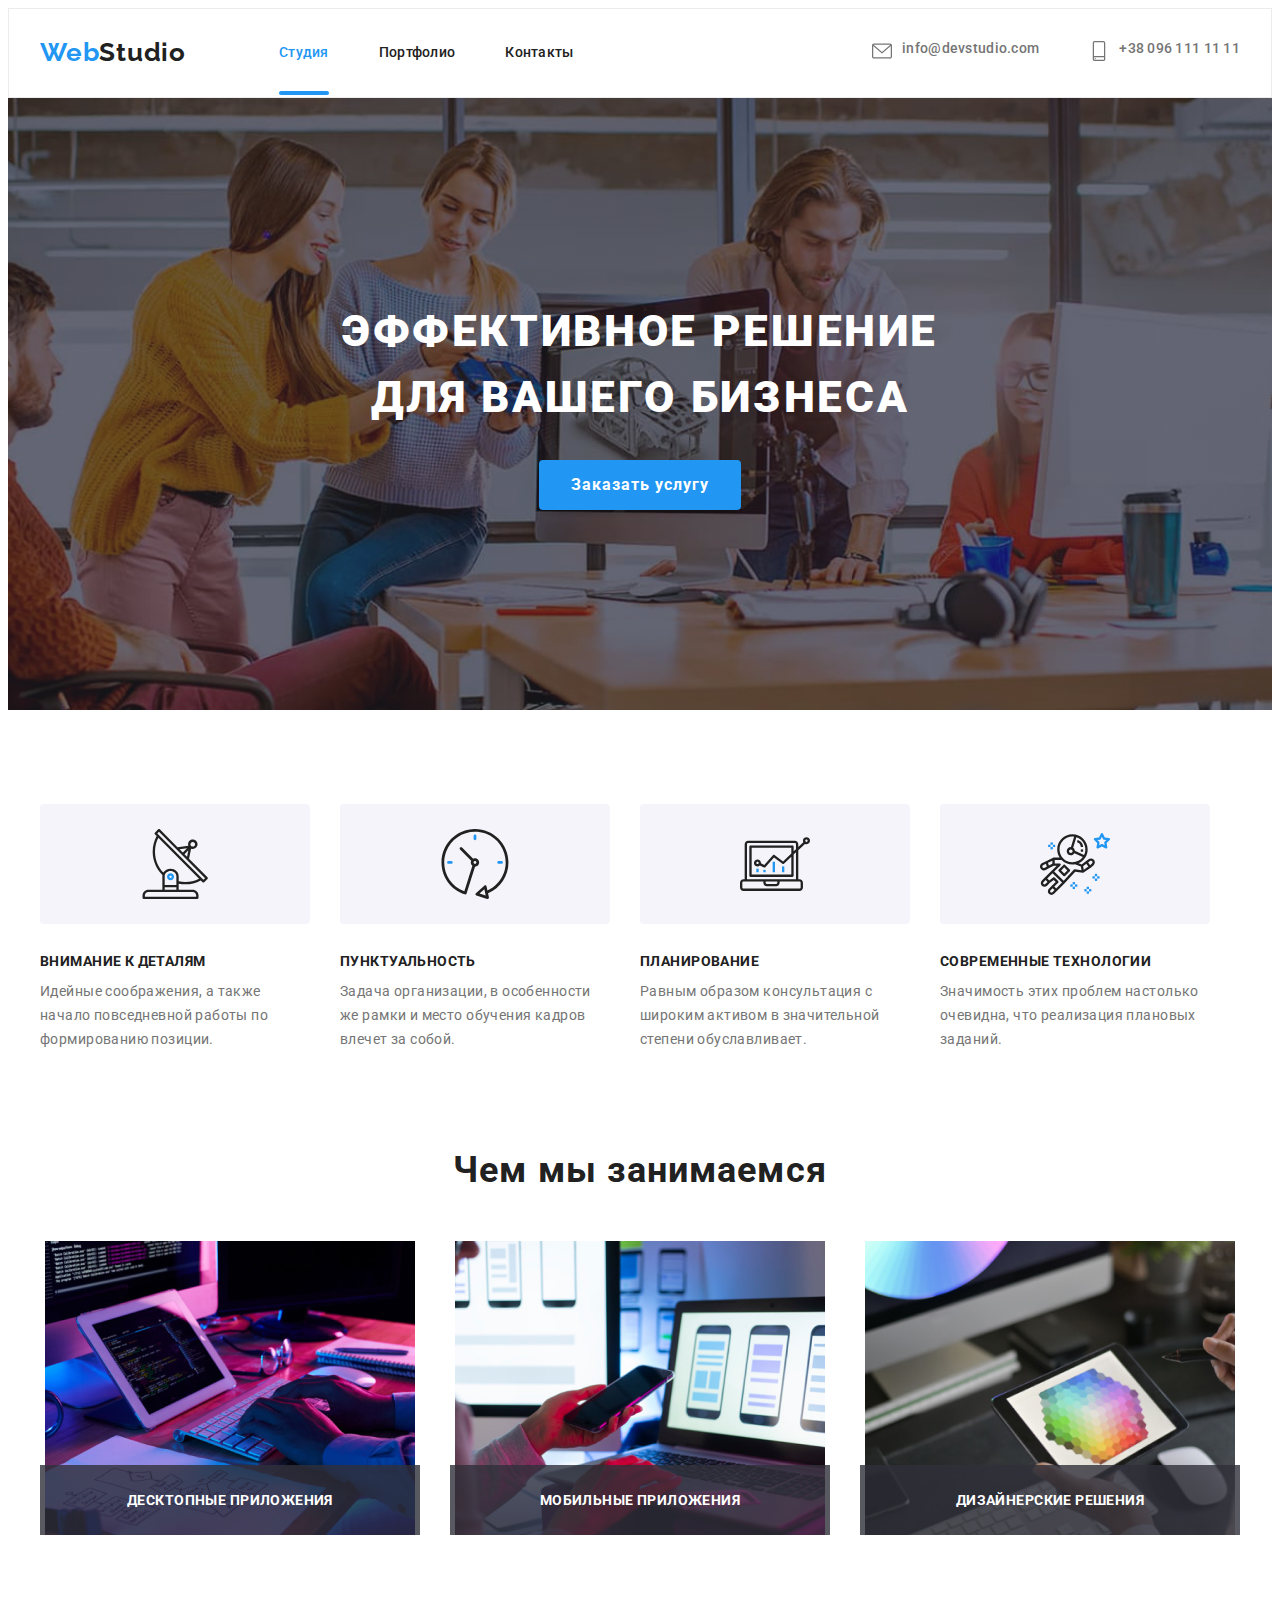
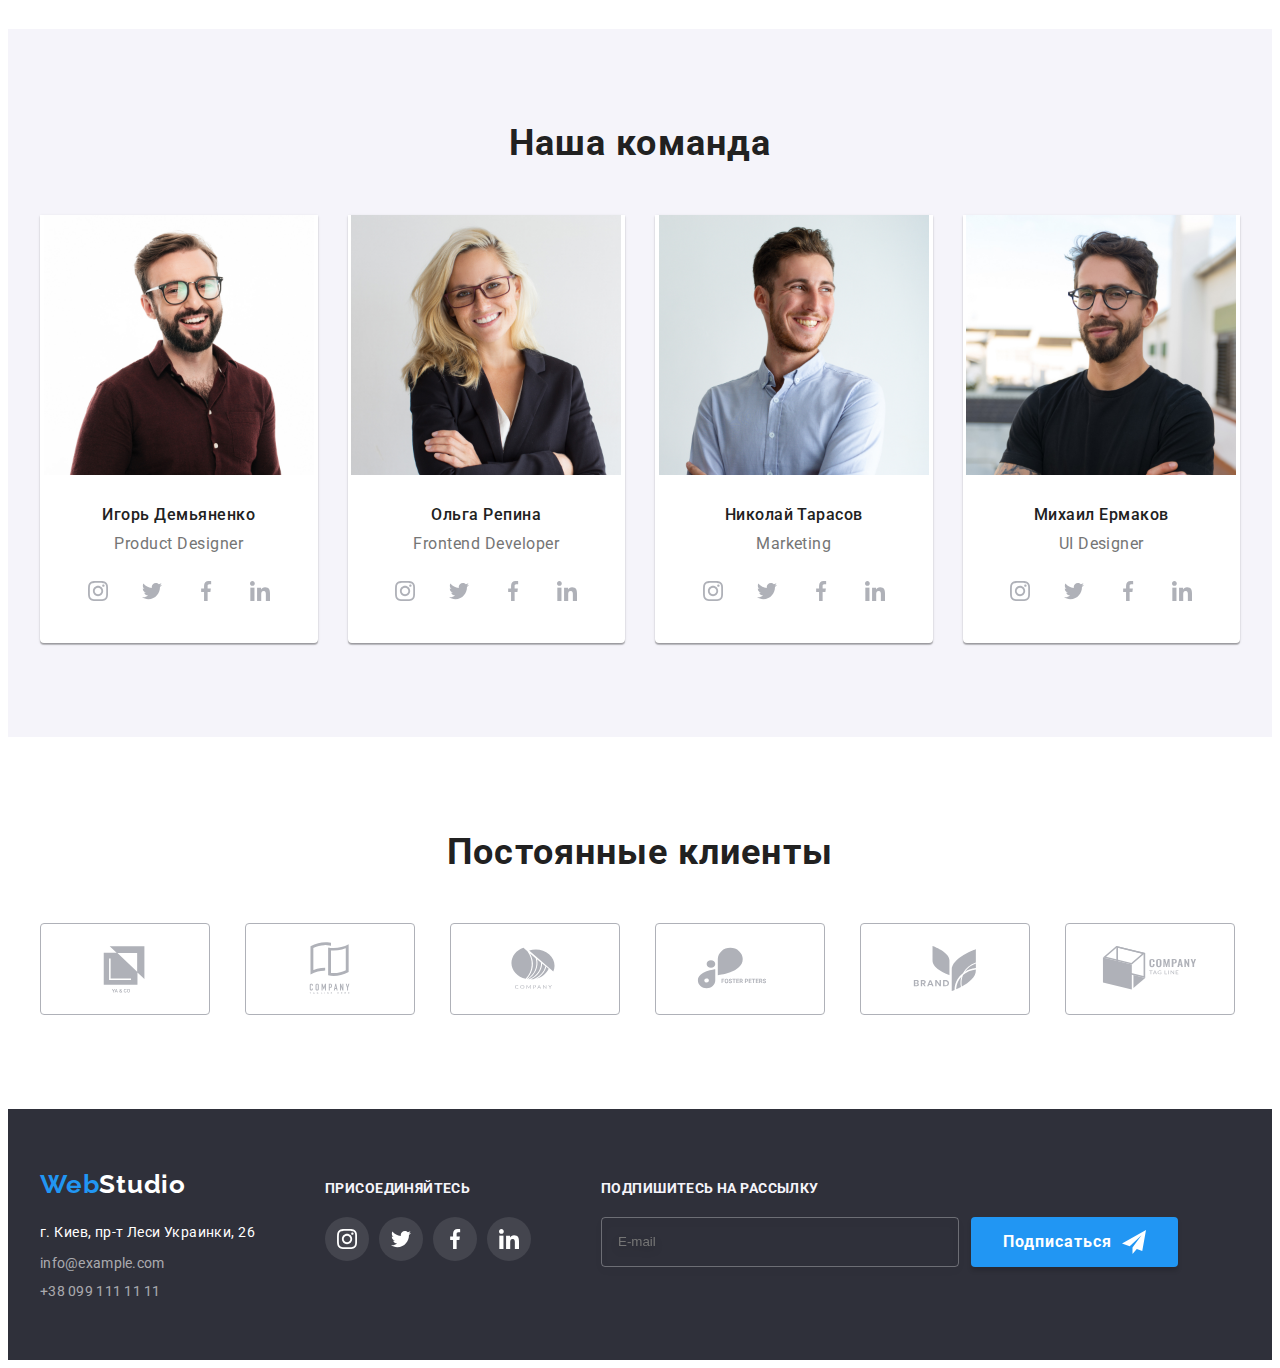
==== commit c25f8d1b: "add label and footer" ====
--- a/index.html
+++ b/index.html
@@ -409,6 +409,31 @@
             </li>
           </ul>
         </div>
+        <div class="logo-adress-social">
+          <p class="footer-social-title">Подпишитесь на рассылку</p>
+          <form action="#" class="modal-form">
+            <div class="modal-form-field-email">
+              <label for="user-email" class="modal-input-text-email"></label>
+              <div class="modal-input-wrap-email">
+                <input
+                  type="email"
+                  name="user-email"
+                  class="modal-input-email"
+                  placeholder="E-mail"
+                  id="user-email"
+                  required="required"
+                />
+                <div class="input-button">
+                  <button type="submit" class="hero-btn modal-btn">
+                    Подписаться<svg class="input-btn-icon" width="24" height="24">
+                      <use href="./images/icons.svg#icon-icon-send"></use>
+                    </svg>
+                  </button>
+                </div>
+              </div>
+            </div>
+          </form>
+        </div>
       </div>
     </footer>
     <div class="backdrop is-hidden" data-modal>
@@ -418,6 +443,86 @@
             <use href="./images/icons.svg#icon-close"></use>
           </svg>
         </button>
+        <p class="modal-title">Оставьте свои данные, мы вам перезвоним</p>
+        <form action="#" class="modal-form">
+          <div class="modal-form-field">
+            <label for="user-name" class="modal-input-text">Имя</label>
+            <div class="modal-input-wrap">
+              <input
+                type="text"
+                minlength="2"
+                name="user-name"
+                class="modal-input"
+                required="required"
+                id="user-name"
+              />
+              <svg class="input-icon" width="18" height="18">
+                <use href="./images/icons.svg#icon-person-form"></use>
+              </svg>
+            </div>
+          </div>
+          <div class="modal-form-field">
+            <label for="user-email" class="modal-input-text">Телефон</label>
+            <div class="modal-input-wrap">
+              <input
+                type="email"
+                required="required"
+                name="user-email"
+                class="modal-input"
+                id="user-email"
+              />
+              <svg class="input-icon" width="18" height="18">
+                <use href="./images/icons.svg#icon-phone-form"></use>
+              </svg>
+            </div>
+          </div>
+          <div class="modal-form-field">
+            <label for="user-tel" class="modal-input-text">Почта</label>
+            <div class="modal-input-wrap">
+              <input
+                type="tel"
+                required="required"
+                name="user-tel"
+                id="user-tel"
+                class="modal-input"
+                required
+              />
+              <svg class="input-icon" width="18" height="18">
+                <use href="./images/icons.svg#icon-email-form"></use>
+              </svg>
+            </div>
+          </div>
+          <div class="modal-form-field-input">
+            <label for="user-text" class="modal-input-text">Комментарий</label>
+            <textarea
+              name="user-text"
+              id="user-text"
+              class="modal-text"
+              placeholder="Введите текст"
+              maxlength="30"
+            ></textarea>
+          </div>
+
+          <div class="modal-form-field">
+            <input
+              type="checkbox"
+              name="policy"
+              id="modal-check"
+              class="modal-check visually-hidden"
+            />
+            <label for="modal-check" class="modal-check-text">
+              <span
+                ><svg class="icon-check" width="16" height="15">
+                  <use href="./images/icons.svg#icon-check-box"></use>
+                </svg>
+              </span>
+              Соглашаюсь с рассылкой и принимаю
+              <p class="modal-important-text">Условия договора</p></label
+            >
+          </div>
+
+          <button type="submit" class="hero-btn modal-btn">Отправить</button>
+        </form>
       </div>
     </div>
     <script src="./js/modal.js"></script>
--- a/css/styles.css
+++ b/css/styles.css
@@ -600,6 +600,12 @@
 .logo-adress-social {
   margin-left: 70px;
 }
+
+.input-button {
+  position: absolute;
+  left: 370px;
+  top: 0;
+}
 .footer-social-item + .footer-social-item {
   margin-left: 10px;
 }
@@ -657,8 +663,18 @@
   left: 50%;
   transform: scale(1) rotate(0) translate(-50%, -50%);
   transition: transform 250ms;
-}
-
+  padding: 40px;
+}
+.modal-title {
+  font-style: normal;
+  font-weight: bold;
+  font-size: 20px;
+  line-height: 1.15;
+  text-align: center;
+  letter-spacing: 0.03em;
+  color: var(--second-tittle-color);
+  margin-bottom: 12px;
+}
 .modal-close {
   position: absolute;
   top: 10px;
@@ -673,12 +689,184 @@
   justify-content: center;
 }
 
+.modal-close:hover,
+.modal-close:focus {
+  fill: var(--main-button-color);
+}
+
 .is-hidden {
   visibility: hidden;
   opacity: 0;
   pointer-events: none;
 }
 
+.modal-form-field {
+  margin-bottom: 10px;
+}
+.modal-form-field-input {
+  margin-bottom: 20px;
+}
+.modal-input-wrap {
+  position: relative;
+}
+.modal-input-wrap-email {
+  position: relative;
+}
+/* .modal-form-field-email {
+  margin-bottom: 10px;
+} */
+.modal-input-text-email {
+  /*   font-size: 12px;
+  display: block;
+  margin-bottom: 4px;
+  color: var(--fourth-text-color);
+  font-style: normal;
+  font-weight: normal;
+  line-height: 1.17;
+  letter-spacing: 0.01em;
+  color: var(--first-text-color); */
+}
+
+.modal-input {
+  width: 100%;
+  height: 40px;
+  border: 1px solid rgba(33, 33, 33, 0.2);
+  border-radius: 4px;
+  outline: none;
+  box-sizing: border-box;
+  padding-left: 42px;
+  padding-right: 42px;
+  background-color: transparent;
+  color: var(--second-tittle-color);
+  transition: border-color var(--ms--cubic);
+}
+
+.modal-input-email {
+  width: 358px;
+  height: 50px;
+  border: 1px solid rgba(255, 255, 255, 0.3);
+  filter: drop-shadow(0px 4px 4px rgba(0, 0, 0, 0.15));
+  border-radius: 4px;
+  outline: none;
+  box-sizing: border-box;
+  padding-left: 16px;
+  background-color: transparent;
+  color: rgba(255, 255, 255, 0.6);
+  transition: border-color var(--ms--cubic);
+}
+.modal-input-email:focus {
+  border-color: var(--main-button-color);
+}
+
+.modal-input:focus + .input-icon {
+  fill: var(--main-button-color);
+}
+
+.modal-input:focus,
+.modal-text:focus {
+  border-color: var(--main-button-color);
+}
+
+.input-icon {
+  position: absolute;
+  top: 50%;
+  transform: translateY(-50%);
+  left: 12px;
+  transition: fill var(--ms--cubic);
+}
+
+.modal-text {
+  width: 100%;
+  height: 120px;
+  border: 1px solid rgba(33, 33, 33, 0.2);
+  border-radius: 4px;
+  box-sizing: border-box;
+  outline: none;
+  padding: 12px 16px;
+  resize: none;
+  background-color: transparent;
+  color: var(--second-tittle-color);
+  transition: border-color var(--ms--cubic);
+}
+
+.modal-text::placeholder {
+  font-size: 14px;
+  color: rgba(117, 117, 117, 0.5);
+  font-style: normal;
+  font-weight: normal;
+  font-size: 14px;
+  line-height: 1.14;
+  letter-spacing: 0.01em;
+}
+
+.modal-input-text {
+  font-size: 12px;
+  display: block;
+  margin-bottom: 4px;
+  color: var(--fourth-text-color);
+  font-style: normal;
+  font-weight: normal;
+  line-height: 1.17;
+  letter-spacing: 0.01em;
+  color: var(--first-text-color);
+}
+
+.modal-btn {
+  margin: 0 auto;
+  color: var(--main-title-color);
+  display: flex;
+  align-items: center;
+  justify-content: center;
+  fill: var(--main-title-color);
+}
+.input-btn-icon {
+  margin-left: 10px;
+}
+.modal-check-text {
+  font-size: 14px;
+  color: var(--first-text-color);
+  display: flex;
+  position: relative;
+  align-items: center;
+  font-style: normal;
+  font-weight: normal;
+  line-height: 1.71;
+  letter-spacing: 0.03em;
+  justify-content: center;
+  margin-bottom: 30px;
+}
+.modal-check-text span {
+  width: 16px;
+  height: 15px;
+  border: 2px solid #000000;
+  margin-right: 5px;
+  border-radius: 2px;
+  display: flex;
+  align-items: center;
+  justify-content: center;
+}
+.modal-important-text {
+  font-size: 14px;
+  color: var(--main-button-color);
+  font-style: normal;
+  font-weight: normal;
+  line-height: 1.71;
+  letter-spacing: 0.03em;
+  text-decoration: underline;
+  padding-left: 7px;
+}
+.icon-check {
+  fill: transparent;
+}
+
+.modal-check:checked + .modal-check-text span {
+  background-color: var(--main-button-color);
+  border: none;
+}
+
+.modal-check:checked + .modal-check-text .icon-check {
+  fill: var(--main-title-color);
+}
 /* -------------PORTFOLIO*/
 .main-current {
   color: var(--main-title-color);
--- a/css/styles.css
+++ b/css/styles.css
@@ -600,6 +600,12 @@
 .logo-adress-social {
   margin-left: 70px;
 }
+
+.input-button {
+  position: absolute;
+  left: 370px;
+  top: 0;
+}
 .footer-social-item + .footer-social-item {
   margin-left: 10px;
 }
@@ -657,8 +663,18 @@
   left: 50%;
   transform: scale(1) rotate(0) translate(-50%, -50%);
   transition: transform 250ms;
-}
-
+  padding: 40px;
+}
+.modal-title {
+  font-style: normal;
+  font-weight: bold;
+  font-size: 20px;
+  line-height: 1.15;
+  text-align: center;
+  letter-spacing: 0.03em;
+  color: var(--second-tittle-color);
+  margin-bottom: 12px;
+}
 .modal-close {
   position: absolute;
   top: 10px;
@@ -673,12 +689,184 @@
   justify-content: center;
 }
 
+.modal-close:hover,
+.modal-close:focus {
+  fill: var(--main-button-color);
+}
+
 .is-hidden {
   visibility: hidden;
   opacity: 0;
   pointer-events: none;
 }
 
+.modal-form-field {
+  margin-bottom: 10px;
+}
+.modal-form-field-input {
+  margin-bottom: 20px;
+}
+.modal-input-wrap {
+  position: relative;
+}
+.modal-input-wrap-email {
+  position: relative;
+}
+/* .modal-form-field-email {
+  margin-bottom: 10px;
+} */
+.modal-input-text-email {
+  /*   font-size: 12px;
+  display: block;
+  margin-bottom: 4px;
+  color: var(--fourth-text-color);
+  font-style: normal;
+  font-weight: normal;
+  line-height: 1.17;
+  letter-spacing: 0.01em;
+  color: var(--first-text-color); */
+}
+
+.modal-input {
+  width: 100%;
+  height: 40px;
+  border: 1px solid rgba(33, 33, 33, 0.2);
+  border-radius: 4px;
+  outline: none;
+  box-sizing: border-box;
+  padding-left: 42px;
+  padding-right: 42px;
+  background-color: transparent;
+  color: var(--second-tittle-color);
+  transition: border-color var(--ms--cubic);
+}
+
+.modal-input-email {
+  width: 358px;
+  height: 50px;
+  border: 1px solid rgba(255, 255, 255, 0.3);
+  filter: drop-shadow(0px 4px 4px rgba(0, 0, 0, 0.15));
+  border-radius: 4px;
+  outline: none;
+  box-sizing: border-box;
+  padding-left: 16px;
+  background-color: transparent;
+  color: rgba(255, 255, 255, 0.6);
+  transition: border-color var(--ms--cubic);
+}
+.modal-input-email:focus {
+  border-color: var(--main-button-color);
+}
+
+.modal-input:focus + .input-icon {
+  fill: var(--main-button-color);
+}
+
+.modal-input:focus,
+.modal-text:focus {
+  border-color: var(--main-button-color);
+}
+
+.input-icon {
+  position: absolute;
+  top: 50%;
+  transform: translateY(-50%);
+  left: 12px;
+  transition: fill var(--ms--cubic);
+}
+
+.modal-text {
+  width: 100%;
+  height: 120px;
+  border: 1px solid rgba(33, 33, 33, 0.2);
+  border-radius: 4px;
+  box-sizing: border-box;
+  outline: none;
+  padding: 12px 16px;
+  resize: none;
+  background-color: transparent;
+  color: var(--second-tittle-color);
+  transition: border-color var(--ms--cubic);
+}
+
+.modal-text::placeholder {
+  font-size: 14px;
+  color: rgba(117, 117, 117, 0.5);
+  font-style: normal;
+  font-weight: normal;
+  font-size: 14px;
+  line-height: 1.14;
+  letter-spacing: 0.01em;
+}
+
+.modal-input-text {
+  font-size: 12px;
+  display: block;
+  margin-bottom: 4px;
+  color: var(--fourth-text-color);
+  font-style: normal;
+  font-weight: normal;
+  line-height: 1.17;
+  letter-spacing: 0.01em;
+  color: var(--first-text-color);
+}
+
+.modal-btn {
+  margin: 0 auto;
+  color: var(--main-title-color);
+  display: flex;
+  align-items: center;
+  justify-content: center;
+  fill: var(--main-title-color);
+}
+.input-btn-icon {
+  margin-left: 10px;
+}
+.modal-check-text {
+  font-size: 14px;
+  color: var(--first-text-color);
+  display: flex;
+  position: relative;
+  align-items: center;
+  font-style: normal;
+  font-weight: normal;
+  line-height: 1.71;
+  letter-spacing: 0.03em;
+  justify-content: center;
+  margin-bottom: 30px;
+}
+.modal-check-text span {
+  width: 16px;
+  height: 15px;
+  border: 2px solid #000000;
+  margin-right: 5px;
+  border-radius: 2px;
+  display: flex;
+  align-items: center;
+  justify-content: center;
+}
+.modal-important-text {
+  font-size: 14px;
+  color: var(--main-button-color);
+  font-style: normal;
+  font-weight: normal;
+  line-height: 1.71;
+  letter-spacing: 0.03em;
+  text-decoration: underline;
+  padding-left: 7px;
+}
+.icon-check {
+  fill: transparent;
+}
+
+.modal-check:checked + .modal-check-text span {
+  background-color: var(--main-button-color);
+  border: none;
+}
+
+.modal-check:checked + .modal-check-text .icon-check {
+  fill: var(--main-title-color);
+}
 /* -------------PORTFOLIO*/
 .main-current {
   color: var(--main-title-color);
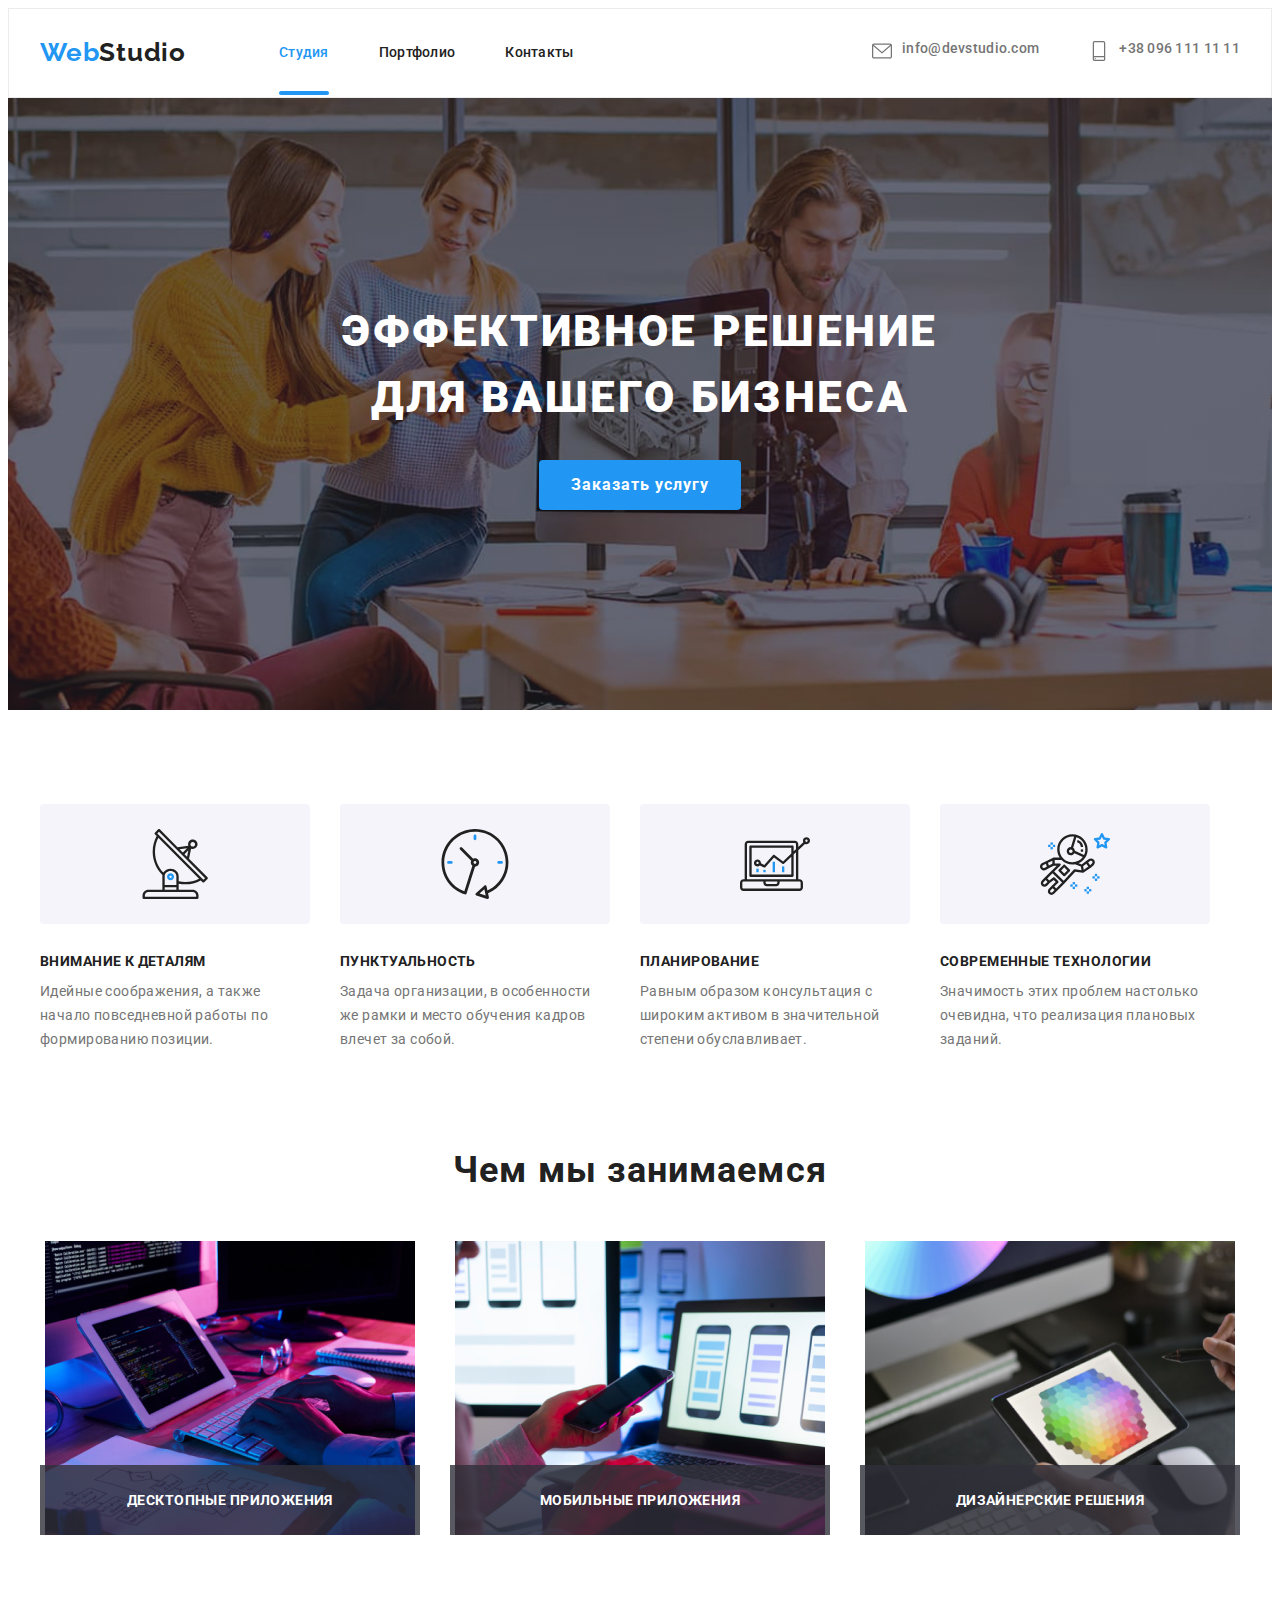
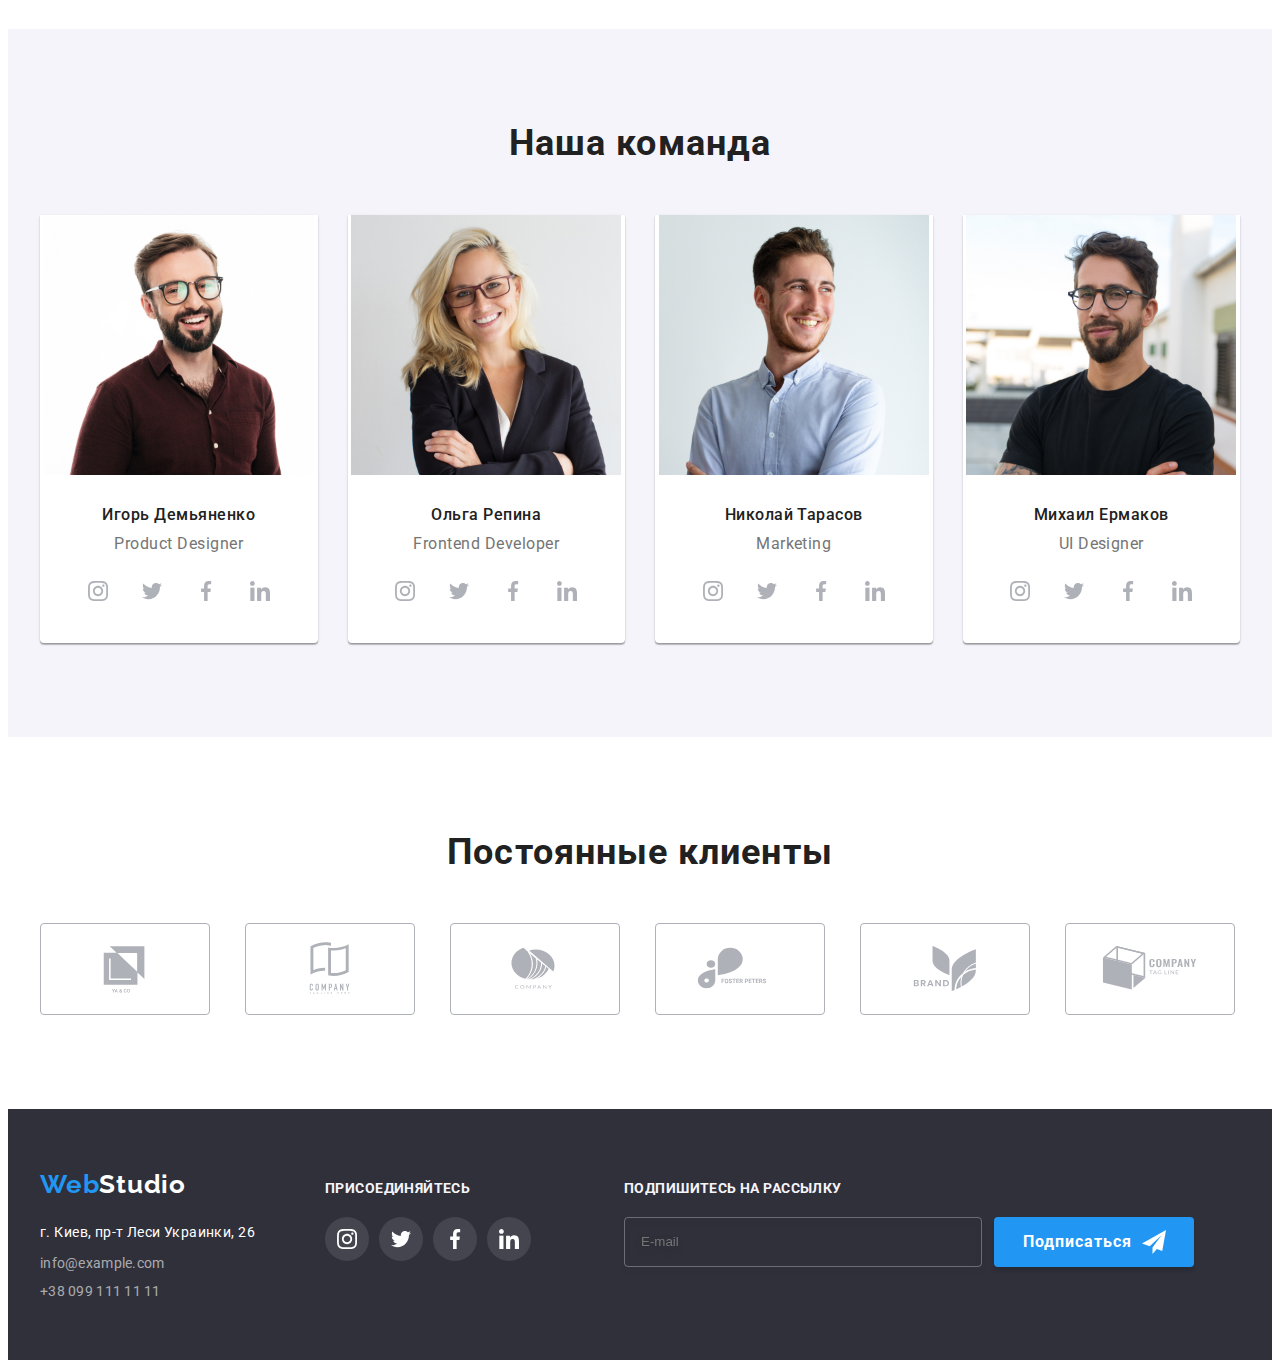
==== commit 73683d3f: "add fix" ====
--- a/index.html
+++ b/index.html
@@ -409,12 +409,11 @@
             </li>
           </ul>
         </div>
-        <div class="logo-adress-social">
+        <div class="modal-adress-social">
           <p class="footer-social-title">Подпишитесь на рассылку</p>
           <form action="#" class="modal-form">
             <div class="modal-form-field-email">
-              <label for="user-email" class="modal-input-text-email"></label>
-              <div class="modal-input-wrap-email">
+              <label for="user-email" class="modal-input-text-email">
                 <input
                   type="email"
                   name="user-email"
@@ -423,14 +422,13 @@
                   id="user-email"
                   required="required"
                 />
-                <div class="input-button">
-                  <button type="submit" class="hero-btn modal-btn">
-                    Подписаться<svg class="input-btn-icon" width="24" height="24">
-                      <use href="./images/icons.svg#icon-icon-send"></use>
-                    </svg>
-                  </button>
-                </div>
-              </div>
+              </label>
+
+              <button type="submit" class="hero-btn-input modal-btn">
+                Подписаться<svg class="input-btn-icon" width="24" height="24">
+                  <use href="./images/icons.svg#icon-icon-send"></use>
+                </svg>
+              </button>
             </div>
           </form>
         </div>
@@ -467,9 +465,9 @@
               <input
                 type="email"
                 required="required"
-                name="user-email"
+                name="user-email-field"
                 class="modal-input"
-                id="user-email"
+                id="user-email-field"
               />
               <svg class="input-icon" width="18" height="18">
                 <use href="./images/icons.svg#icon-phone-form"></use>
@@ -485,7 +483,6 @@
                 name="user-tel"
                 id="user-tel"
                 class="modal-input"
-                required
               />
               <svg class="input-icon" width="18" height="18">
                 <use href="./images/icons.svg#icon-email-form"></use>
@@ -517,7 +514,7 @@
                 </svg>
               </span>
               Соглашаюсь с рассылкой и принимаю
-              <p class="modal-important-text">Условия договора</p></label
+              <a href="#" class="modal-important-text">Условия договора</a></label
             >
           </div>
 
--- a/css/styles.css
+++ b/css/styles.css
@@ -103,7 +103,7 @@
   letter-spacing: 0.02em;
 }
 
-.mainsbtn {
+.mains-btn {
   font-family: inherit;
   border-radius: 4px;
   border: none;
@@ -130,6 +130,7 @@
 .header-navigation {
   display: flex;
   align-items: center;
+  margin-right: auto;
 }
 .header-container {
   display: flex;
@@ -268,6 +269,62 @@
   border-radius: 4px;
   box-shadow: 0px 4px 4px rgba(0, 0, 0, 0.15);
 }
+
+.hero {
+  background-color: var(--main-hero-color);
+  background-image: linear-gradient(rgba(47, 48, 58, 0.4), rgba(47, 48, 58, 0.4)),
+    url(../images/hero-bg.jpg);
+  background-repeat: no-repeat;
+  background-position: center;
+  background-size: cover;
+  font-style: inherit;
+  text-align: center;
+  max-height: 600px;
+  max-width: 1600px;
+  margin: 0 auto;
+  padding-top: 200px;
+  padding-bottom: 200px;
+}
+
+.hero-item {
+  font-weight: 900;
+  font-size: 44px;
+  line-height: 1.5;
+  letter-spacing: 0.06em;
+  text-transform: uppercase;
+  color: var(--main-title-color);
+  margin: auto;
+  display: block;
+  width: 696px;
+  margin-bottom: 30px;
+}
+.hero-btn-input {
+  font-family: inherit;
+  font-weight: 700;
+  font-size: 16px;
+  line-height: 1.9;
+  align-items: center;
+  letter-spacing: 0.06em;
+  color: var(--main-title-color);
+  background: var(--main-button-color);
+  box-shadow: 0px 4px 4px rgba(0, 0, 0, 0.15);
+  border-radius: 4px;
+  border: none;
+  padding: 10px 28px 10px 29px;
+  display: block;
+  margin: auto;
+  min-width: 200px;
+  min-height: 50px;
+  transition: background-color var(--ms--cubic), border-radius var(--ms--cubic),
+    box-shadow var(--ms--cubic);
+}
+
+.hero-btn-input:hover,
+.hero-btn-input:focus {
+  background-color: var(--button-color);
+  border-radius: 4px;
+  box-shadow: 0px 4px 4px rgba(0, 0, 0, 0.15);
+}
 .section {
   padding-top: 94px;
   padding-bottom: 94px;
@@ -600,11 +657,8 @@
 .logo-adress-social {
   margin-left: 70px;
 }
-
-.input-button {
-  position: absolute;
-  left: 370px;
-  top: 0;
+.modal-adress-social {
+  margin-left: 93px;
 }
 .footer-social-item + .footer-social-item {
   margin-left: 10px;
@@ -677,8 +731,8 @@
 }
 .modal-close {
   position: absolute;
-  top: 10px;
-  right: 10px;
+  top: 8px;
+  right: 8px;
   width: 30px;
   height: 30px;
   background-color: transparent;
@@ -701,7 +755,7 @@
 }
 
 .modal-form-field {
-  margin-bottom: 10px;
+  margin-bottom: 30px;
 }
 .modal-form-field-input {
   margin-bottom: 20px;
@@ -709,12 +763,10 @@
 .modal-input-wrap {
   position: relative;
 }
-.modal-input-wrap-email {
-  position: relative;
-}
-/* .modal-form-field-email {
-  margin-bottom: 10px;
-} */
+
+.modal-form-field-email {
+  display: flex;
+}
 .modal-input-text-email {
   /*   font-size: 12px;
   display: block;
@@ -753,6 +805,7 @@
   background-color: transparent;
   color: rgba(255, 255, 255, 0.6);
   transition: border-color var(--ms--cubic);
+  margin-right: 12px;
 }
 .modal-input-email:focus {
   border-color: var(--main-button-color);
@@ -777,6 +830,7 @@
 
 .modal-text {
   width: 100%;
+  display: block;
   height: 120px;
   border: 1px solid rgba(33, 33, 33, 0.2);
   border-radius: 4px;
@@ -833,7 +887,6 @@
   line-height: 1.71;
   letter-spacing: 0.03em;
   justify-content: center;
-  margin-bottom: 30px;
 }
 .modal-check-text span {
   width: 16px;
@@ -859,14 +912,16 @@
   fill: transparent;
 }
 
-.modal-check:checked + .modal-check-text span {
+.modal-check:checked + .modal-check-text span,
+.modal-check:focus + .modal-check-text span {
   background-color: var(--main-button-color);
   border: none;
 }
-
-.modal-check:checked + .modal-check-text .icon-check {
+.modal-check:checked + .modal-check-text .icon-check,
+.modal-check:focus + .modal-check-text .icon-check {
   fill: var(--main-title-color);
 }
+
 /* -------------PORTFOLIO*/
 .main-current {
   color: var(--main-title-color);
@@ -927,8 +982,7 @@
 
 .portfolio-link {
   display: block;
-  transition: box-shadow var(--ms--cubic);
-  transition: transform var(--ms--cubic);
+  transition: box-shadow var(--ms--cubic), transform var(--ms--cubic);
 }
 
 .portfolio-link:hover,
--- a/css/styles.css
+++ b/css/styles.css
@@ -103,7 +103,7 @@
   letter-spacing: 0.02em;
 }
 
-.mainsbtn {
+.mains-btn {
   font-family: inherit;
   border-radius: 4px;
   border: none;
@@ -130,6 +130,7 @@
 .header-navigation {
   display: flex;
   align-items: center;
+  margin-right: auto;
 }
 .header-container {
   display: flex;
@@ -268,6 +269,62 @@
   border-radius: 4px;
   box-shadow: 0px 4px 4px rgba(0, 0, 0, 0.15);
 }
+
+.hero {
+  background-color: var(--main-hero-color);
+  background-image: linear-gradient(rgba(47, 48, 58, 0.4), rgba(47, 48, 58, 0.4)),
+    url(../images/hero-bg.jpg);
+  background-repeat: no-repeat;
+  background-position: center;
+  background-size: cover;
+  font-style: inherit;
+  text-align: center;
+  max-height: 600px;
+  max-width: 1600px;
+  margin: 0 auto;
+  padding-top: 200px;
+  padding-bottom: 200px;
+}
+
+.hero-item {
+  font-weight: 900;
+  font-size: 44px;
+  line-height: 1.5;
+  letter-spacing: 0.06em;
+  text-transform: uppercase;
+  color: var(--main-title-color);
+  margin: auto;
+  display: block;
+  width: 696px;
+  margin-bottom: 30px;
+}
+.hero-btn-input {
+  font-family: inherit;
+  font-weight: 700;
+  font-size: 16px;
+  line-height: 1.9;
+  align-items: center;
+  letter-spacing: 0.06em;
+  color: var(--main-title-color);
+  background: var(--main-button-color);
+  box-shadow: 0px 4px 4px rgba(0, 0, 0, 0.15);
+  border-radius: 4px;
+  border: none;
+  padding: 10px 28px 10px 29px;
+  display: block;
+  margin: auto;
+  min-width: 200px;
+  min-height: 50px;
+  transition: background-color var(--ms--cubic), border-radius var(--ms--cubic),
+    box-shadow var(--ms--cubic);
+}
+
+.hero-btn-input:hover,
+.hero-btn-input:focus {
+  background-color: var(--button-color);
+  border-radius: 4px;
+  box-shadow: 0px 4px 4px rgba(0, 0, 0, 0.15);
+}
 .section {
   padding-top: 94px;
   padding-bottom: 94px;
@@ -600,11 +657,8 @@
 .logo-adress-social {
   margin-left: 70px;
 }
-
-.input-button {
-  position: absolute;
-  left: 370px;
-  top: 0;
+.modal-adress-social {
+  margin-left: 93px;
 }
 .footer-social-item + .footer-social-item {
   margin-left: 10px;
@@ -677,8 +731,8 @@
 }
 .modal-close {
   position: absolute;
-  top: 10px;
-  right: 10px;
+  top: 8px;
+  right: 8px;
   width: 30px;
   height: 30px;
   background-color: transparent;
@@ -701,7 +755,7 @@
 }
 
 .modal-form-field {
-  margin-bottom: 10px;
+  margin-bottom: 30px;
 }
 .modal-form-field-input {
   margin-bottom: 20px;
@@ -709,12 +763,10 @@
 .modal-input-wrap {
   position: relative;
 }
-.modal-input-wrap-email {
-  position: relative;
-}
-/* .modal-form-field-email {
-  margin-bottom: 10px;
-} */
+
+.modal-form-field-email {
+  display: flex;
+}
 .modal-input-text-email {
   /*   font-size: 12px;
   display: block;
@@ -753,6 +805,7 @@
   background-color: transparent;
   color: rgba(255, 255, 255, 0.6);
   transition: border-color var(--ms--cubic);
+  margin-right: 12px;
 }
 .modal-input-email:focus {
   border-color: var(--main-button-color);
@@ -777,6 +830,7 @@
 
 .modal-text {
   width: 100%;
+  display: block;
   height: 120px;
   border: 1px solid rgba(33, 33, 33, 0.2);
   border-radius: 4px;
@@ -833,7 +887,6 @@
   line-height: 1.71;
   letter-spacing: 0.03em;
   justify-content: center;
-  margin-bottom: 30px;
 }
 .modal-check-text span {
   width: 16px;
@@ -859,14 +912,16 @@
   fill: transparent;
 }
 
-.modal-check:checked + .modal-check-text span {
+.modal-check:checked + .modal-check-text span,
+.modal-check:focus + .modal-check-text span {
   background-color: var(--main-button-color);
   border: none;
 }
-
-.modal-check:checked + .modal-check-text .icon-check {
+.modal-check:checked + .modal-check-text .icon-check,
+.modal-check:focus + .modal-check-text .icon-check {
   fill: var(--main-title-color);
 }
+
 /* -------------PORTFOLIO*/
 .main-current {
   color: var(--main-title-color);
@@ -927,8 +982,7 @@
 
 .portfolio-link {
   display: block;
-  transition: box-shadow var(--ms--cubic);
-  transition: transform var(--ms--cubic);
+  transition: box-shadow var(--ms--cubic), transform var(--ms--cubic);
 }
 
 .portfolio-link:hover,
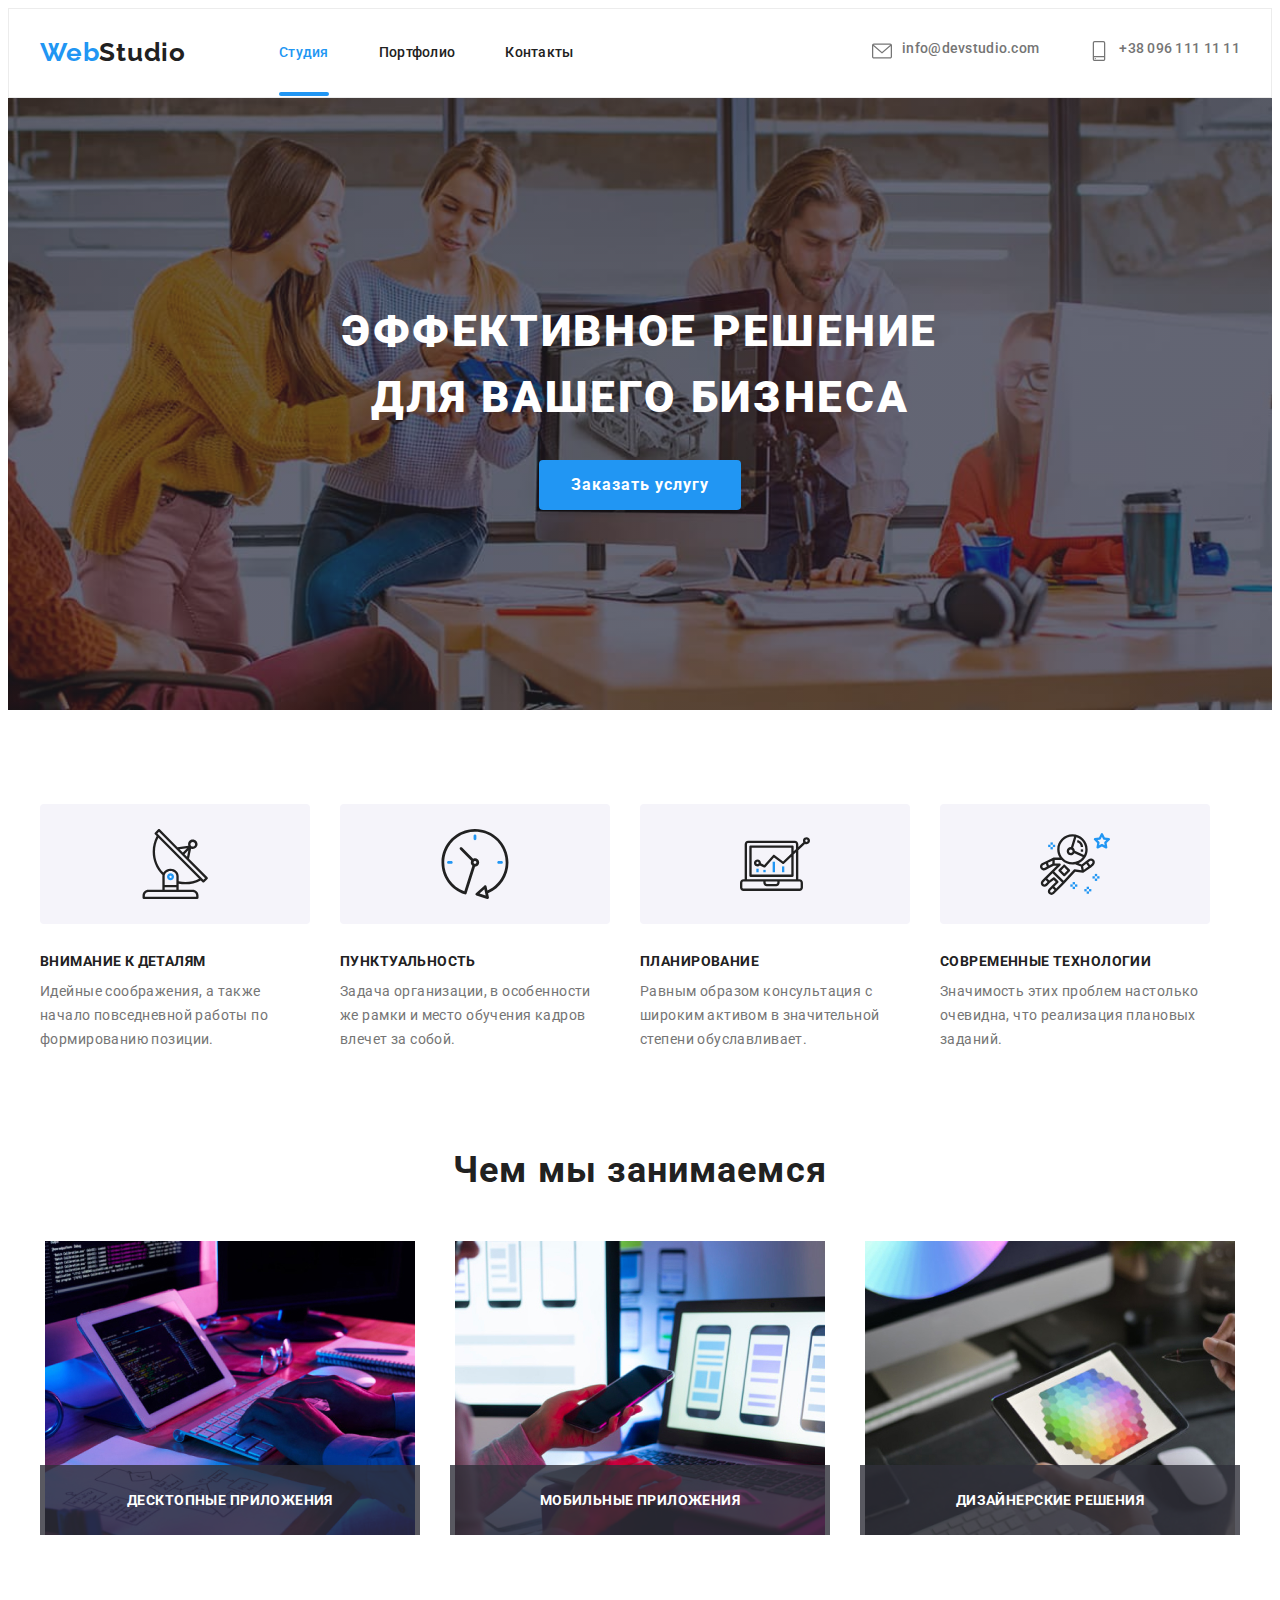
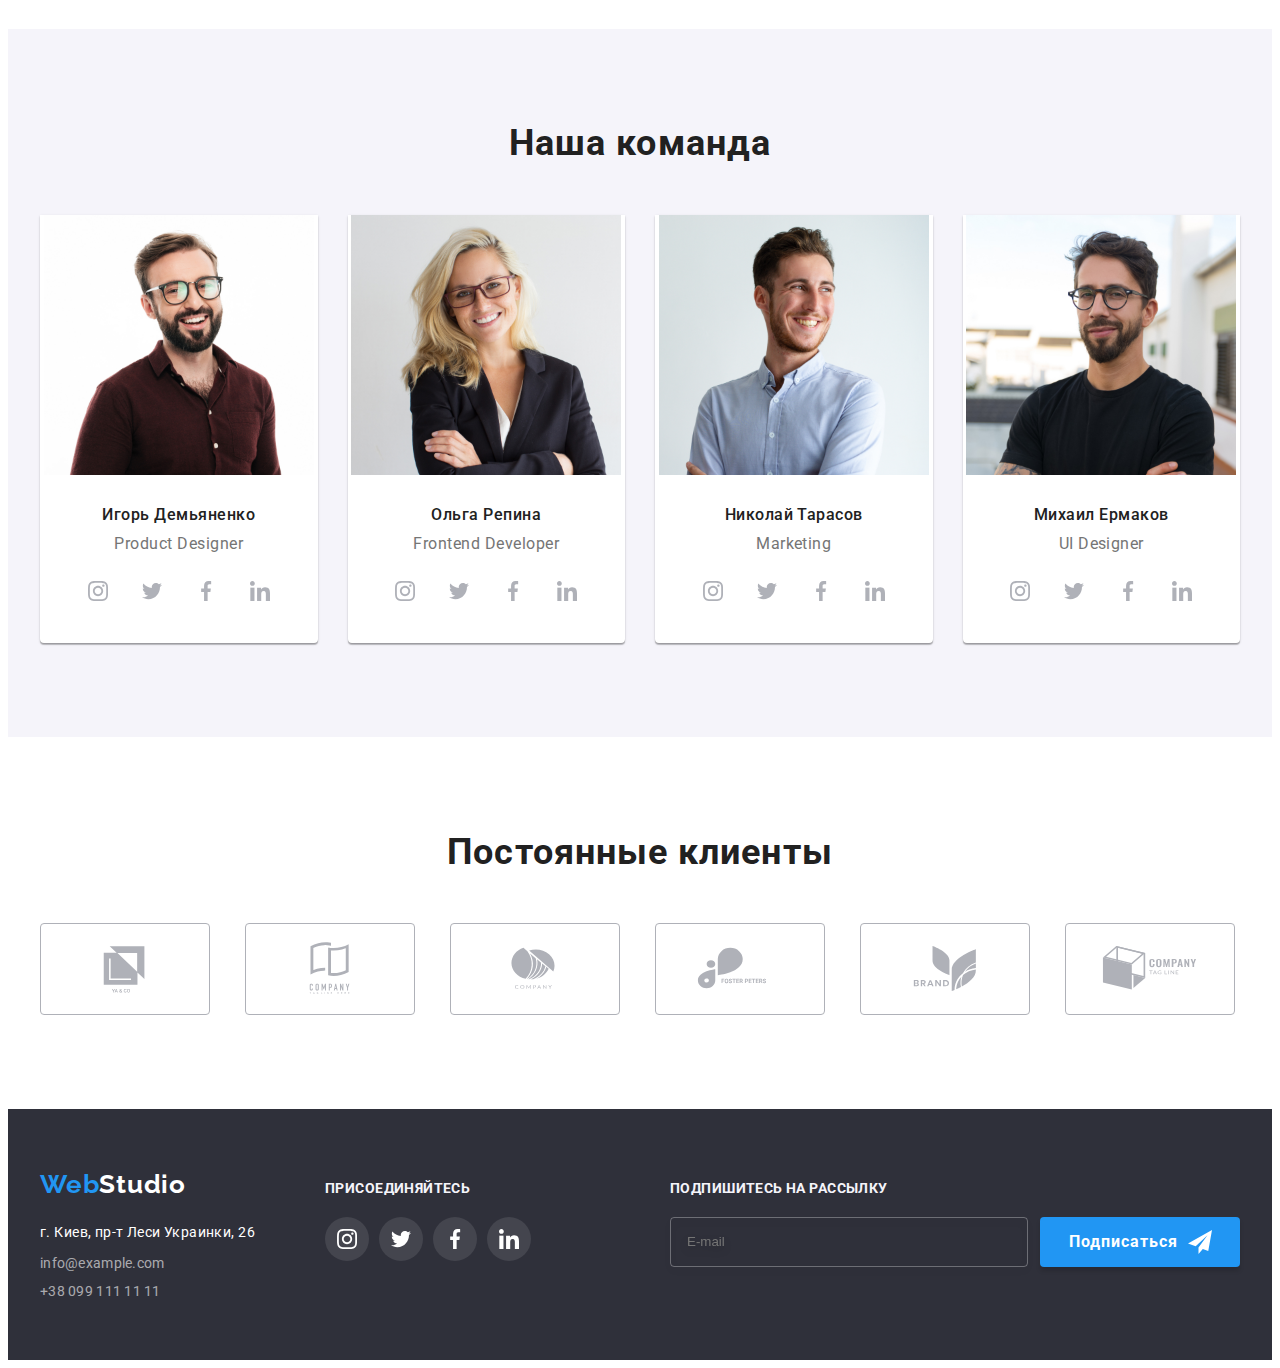
==== commit e8681361: "add Fixes II" ====
--- a/index.html
+++ b/index.html
@@ -499,8 +499,24 @@
               maxlength="30"
             ></textarea>
           </div>
-
-          <div class="modal-form-field">
+          <div class="modal-form-checkbox">
+            <input
+              type="checkbox"
+              name="policy"
+              id="modal-check"
+              class="modal-check visually-hidden"
+            />
+            <label for="modal-check" class="modal-check-text"
+              ><span class="border-checkbox">
+                <svg class="icon-check" width="16" height="15">
+                  <use href="./images/icons.svg#icon-check-box"></use>
+                </svg>
+              </span>
+              Соглашаюсь с рассылкой и принимаю
+              <a href="#" class="modal-important-text">Условия договора</a>
+            </label>
+          </div>
+          <!-- <div class="modal-form-checkbox">
             <input
               type="checkbox"
               name="policy"
@@ -516,7 +532,7 @@
               Соглашаюсь с рассылкой и принимаю
               <a href="#" class="modal-important-text">Условия договора</a></label
             >
-          </div>
+          </div> -->
 
           <button type="submit" class="hero-btn modal-btn">Отправить</button>
         </form>
--- a/css/styles.css
+++ b/css/styles.css
@@ -178,7 +178,7 @@
   background-color: var(--main-button-color);
   position: absolute;
   left: 0;
-  bottom: -2px;
+  bottom: -3px;
 }
 .header-mail {
   color: var(--first-text-color);
@@ -658,7 +658,7 @@
   margin-left: 70px;
 }
 .modal-adress-social {
-  margin-left: 93px;
+  margin-left: auto;
 }
 .footer-social-item + .footer-social-item {
   margin-left: 10px;
@@ -709,7 +709,7 @@
 
 .modal {
   width: 528px;
-  min-height: 581px;
+  height: 581px;
   background-color: #ffffff;
   border-radius: 5px;
   position: absolute;
@@ -755,6 +755,9 @@
 }
 
 .modal-form-field {
+  margin-bottom: 10px;
+}
+.modal-form-checkbox {
   margin-bottom: 30px;
 }
 .modal-form-field-input {
@@ -911,17 +914,66 @@
 .icon-check {
   fill: transparent;
 }
-
-.modal-check:checked + .modal-check-text span,
+.modal-check {
+  cursor: pointer;
+}
+.modal-check:focus + .modal-check-text .border-checkbox,
+.modal-check:hover + .modal-check-text .border-checkbox {
+  border-color: #2196f3;
+}
+
+.modal-check:checked + .modal-check-text .border-checkbox {
+  background-color: var(--main-button-color);
+  border: none;
+}
+.modal-check:checked:focus + .modal-check-text .icon-check {
+  fill: var(--main-title-color);
+}
+.modal-check-text {
+  display: flex;
+  justify-content: center;
+  align-items: center;
+  height: 15px;
+  font-size: 14px;
+  line-height: 1.71;
+  letter-spacing: 0.03em;
+}
+.border-checkbox {
+  display: flex;
+  justify-content: center;
+  align-items: center;
+  width: 16px;
+  height: 15px;
+  border: 2px solid var(--main-button-color);
+  border-radius: 2px;
+  margin-right: 8px;
+
+  transition: background-color 250ms var(--ms--cubic), border-color 250ms var(--ms--cubic);
+}
+/* .modal-policy-link {
+  color: var(--modal-policy-link);
+  text-decoration: underline;
+  font-size: 14px;
+  line-height: 1.71;
+  letter-spacing: 0.03em;
+  text-decoration-skip-ink: none;
+  margin-left: 3px;
+} */
+/* .modal-check:checked + .modal-check-text span {
+  background-color: var(--main-button-color);
+  border: none;
+}
 .modal-check:focus + .modal-check-text span {
   background-color: var(--main-button-color);
   border: none;
 }
-.modal-check:checked + .modal-check-text .icon-check,
+
+.modal-check:checked + .modal-check-text .icon-check {
+  fill: var(--main-title-color);
+}
 .modal-check:focus + .modal-check-text .icon-check {
   fill: var(--main-title-color);
-}
-
+} */
 /* -------------PORTFOLIO*/
 .main-current {
   color: var(--main-title-color);
--- a/css/styles.css
+++ b/css/styles.css
@@ -178,7 +178,7 @@
   background-color: var(--main-button-color);
   position: absolute;
   left: 0;
-  bottom: -2px;
+  bottom: -3px;
 }
 .header-mail {
   color: var(--first-text-color);
@@ -658,7 +658,7 @@
   margin-left: 70px;
 }
 .modal-adress-social {
-  margin-left: 93px;
+  margin-left: auto;
 }
 .footer-social-item + .footer-social-item {
   margin-left: 10px;
@@ -709,7 +709,7 @@
 
 .modal {
   width: 528px;
-  min-height: 581px;
+  height: 581px;
   background-color: #ffffff;
   border-radius: 5px;
   position: absolute;
@@ -755,6 +755,9 @@
 }
 
 .modal-form-field {
+  margin-bottom: 10px;
+}
+.modal-form-checkbox {
   margin-bottom: 30px;
 }
 .modal-form-field-input {
@@ -911,17 +914,66 @@
 .icon-check {
   fill: transparent;
 }
-
-.modal-check:checked + .modal-check-text span,
+.modal-check {
+  cursor: pointer;
+}
+.modal-check:focus + .modal-check-text .border-checkbox,
+.modal-check:hover + .modal-check-text .border-checkbox {
+  border-color: #2196f3;
+}
+
+.modal-check:checked + .modal-check-text .border-checkbox {
+  background-color: var(--main-button-color);
+  border: none;
+}
+.modal-check:checked:focus + .modal-check-text .icon-check {
+  fill: var(--main-title-color);
+}
+.modal-check-text {
+  display: flex;
+  justify-content: center;
+  align-items: center;
+  height: 15px;
+  font-size: 14px;
+  line-height: 1.71;
+  letter-spacing: 0.03em;
+}
+.border-checkbox {
+  display: flex;
+  justify-content: center;
+  align-items: center;
+  width: 16px;
+  height: 15px;
+  border: 2px solid var(--main-button-color);
+  border-radius: 2px;
+  margin-right: 8px;
+
+  transition: background-color 250ms var(--ms--cubic), border-color 250ms var(--ms--cubic);
+}
+/* .modal-policy-link {
+  color: var(--modal-policy-link);
+  text-decoration: underline;
+  font-size: 14px;
+  line-height: 1.71;
+  letter-spacing: 0.03em;
+  text-decoration-skip-ink: none;
+  margin-left: 3px;
+} */
+/* .modal-check:checked + .modal-check-text span {
+  background-color: var(--main-button-color);
+  border: none;
+}
 .modal-check:focus + .modal-check-text span {
   background-color: var(--main-button-color);
   border: none;
 }
-.modal-check:checked + .modal-check-text .icon-check,
+
+.modal-check:checked + .modal-check-text .icon-check {
+  fill: var(--main-title-color);
+}
 .modal-check:focus + .modal-check-text .icon-check {
   fill: var(--main-title-color);
-}
-
+} */
 /* -------------PORTFOLIO*/
 .main-current {
   color: var(--main-title-color);
